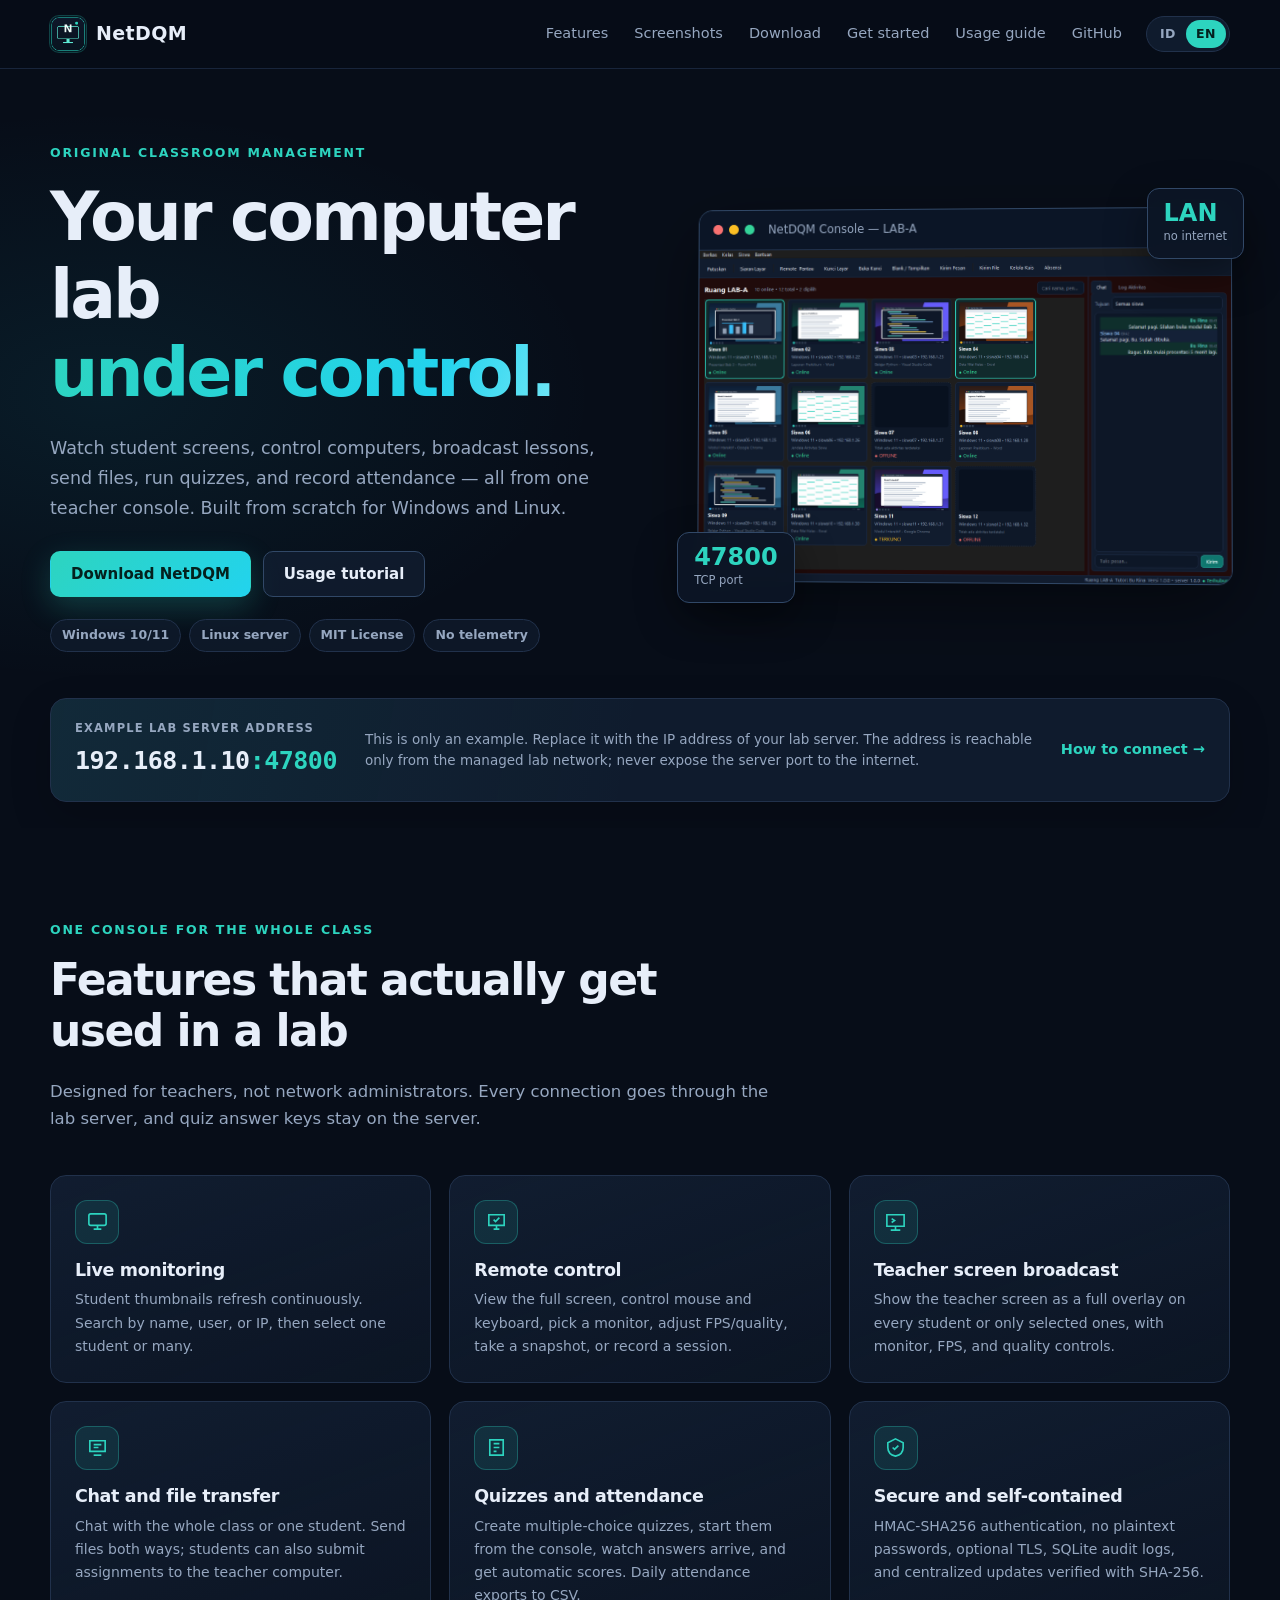
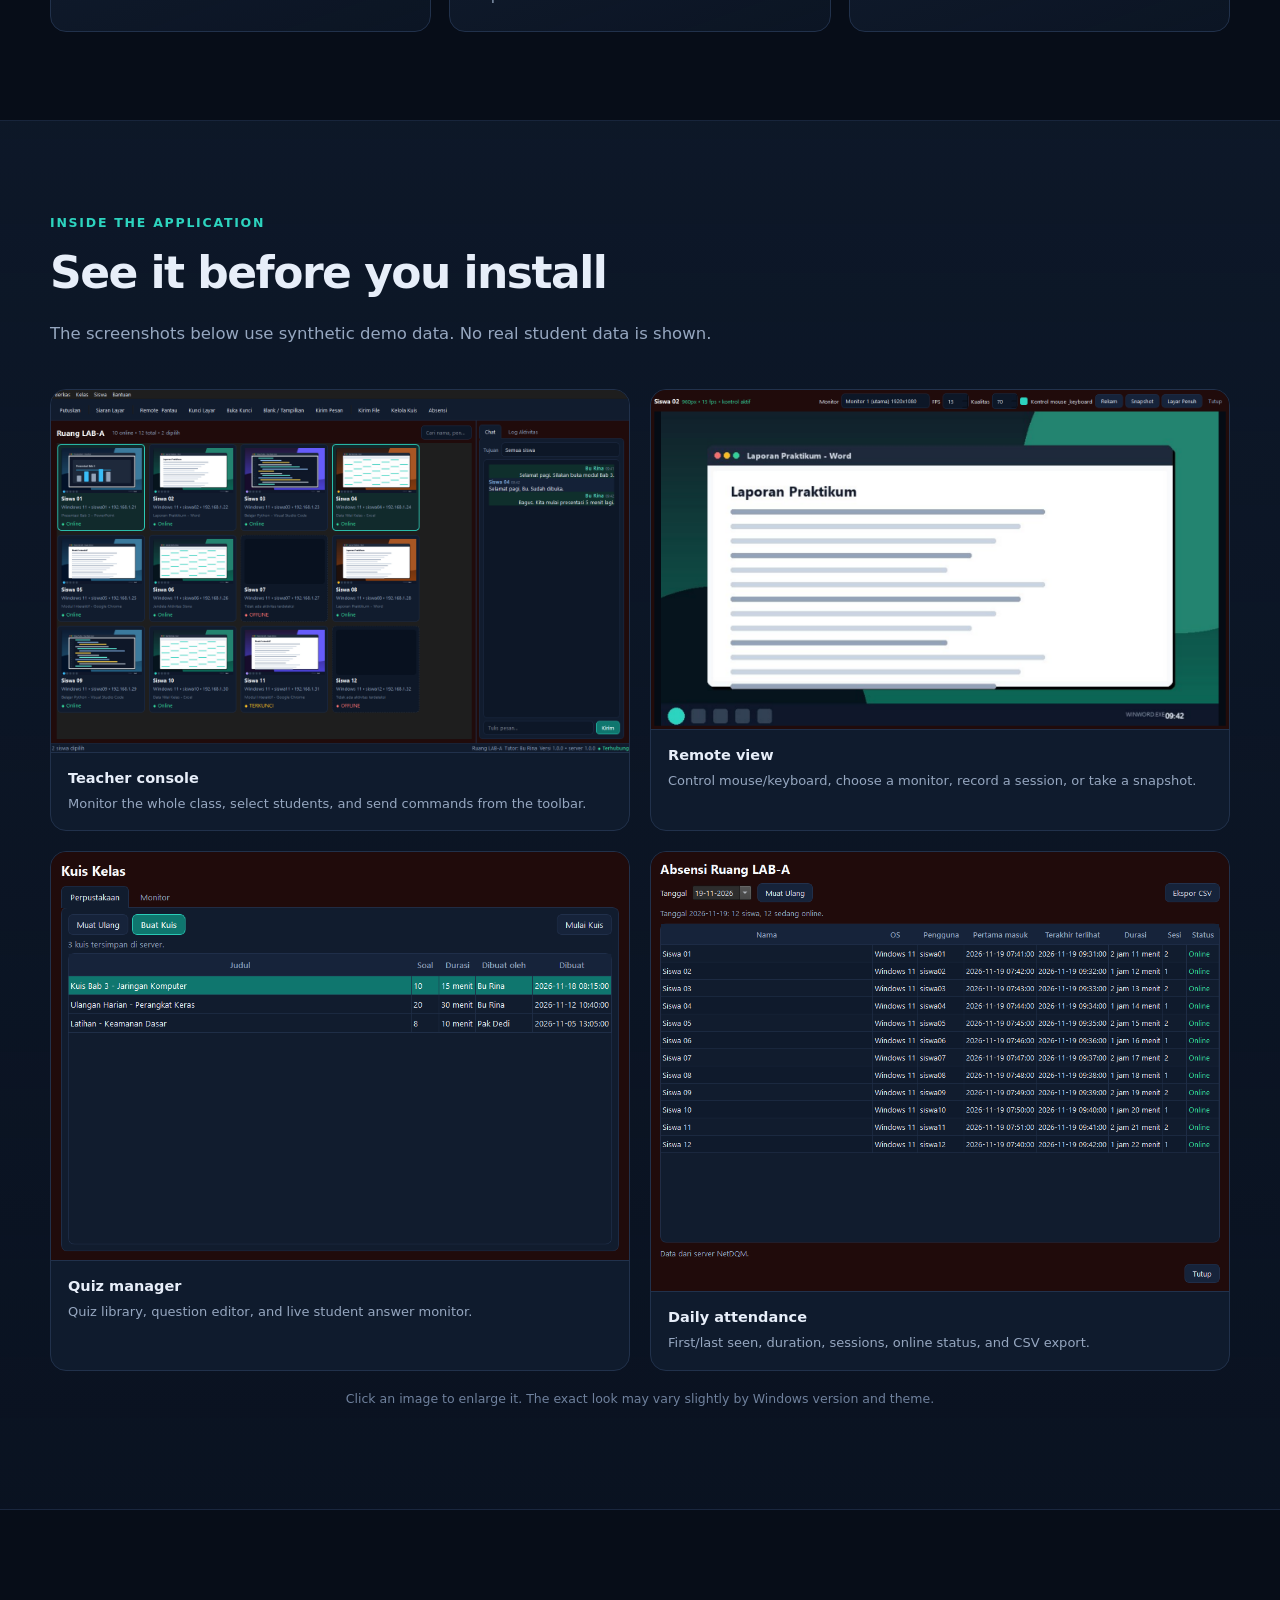
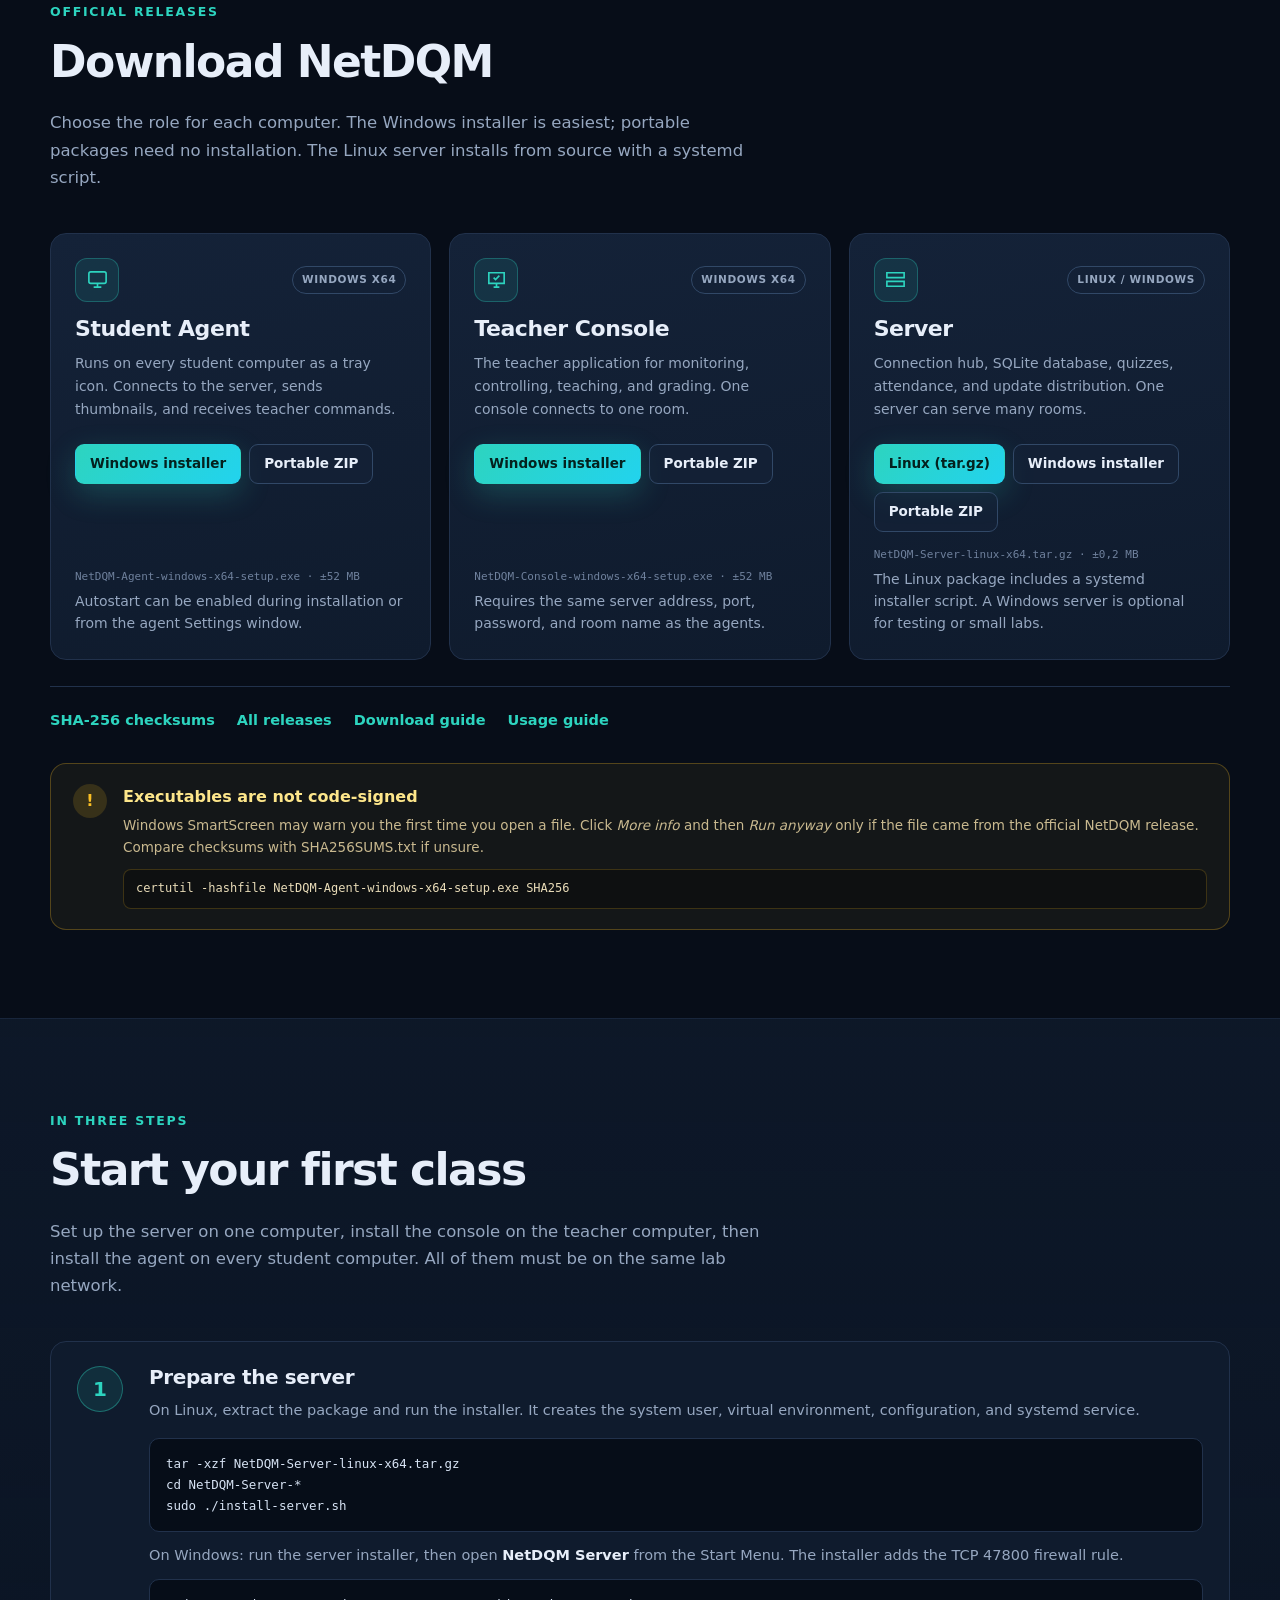
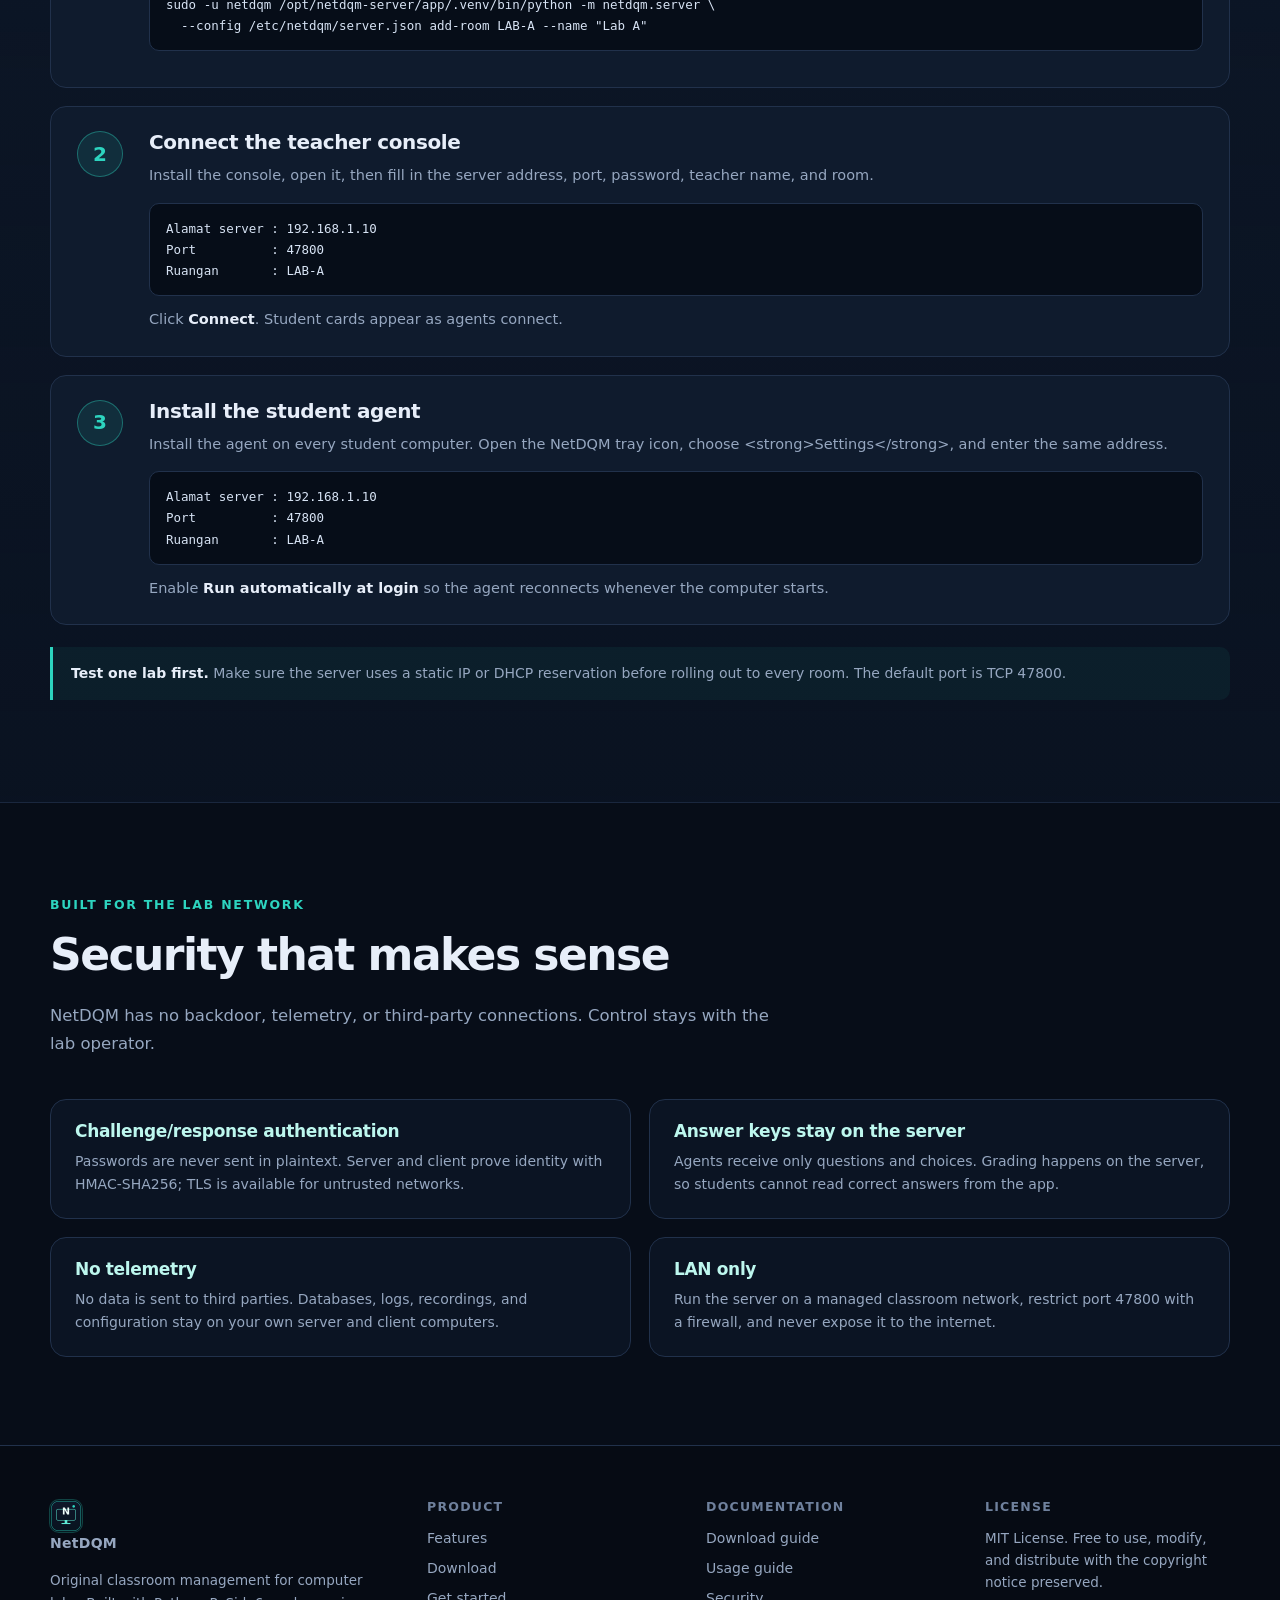
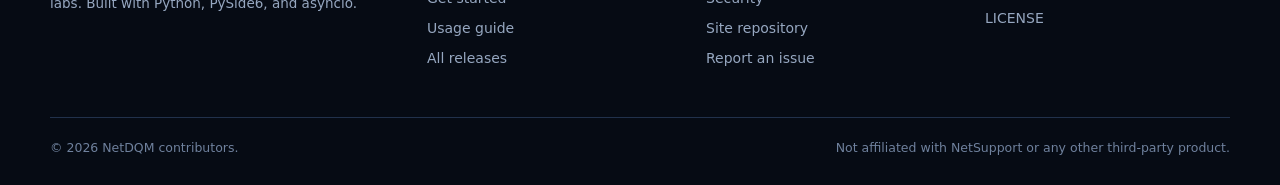
==== index.html @ bbf2d965 "feat: publish NetDQM website and guides" ====
<!doctype html>
<html lang="id">
<head>
  <meta charset="utf-8">
  <meta name="viewport" content="width=device-width, initial-scale=1">
  <title>NetDQM — Manajemen Lab Komputer Original</title>
  <meta name="description" content="NetDQM adalah aplikasi manajemen kelas original untuk lab komputer: pantau layar siswa, remote control, siaran, chat, transfer file, kuis, dan absensi. Gratis, open source, MIT.">
  <meta name="theme-color" content="#070d18">
  <link rel="canonical" href="https://azzambayanhaq.github.io/netdqm-website/">
  <meta property="og:type" content="website">
  <meta property="og:title" content="NetDQM — Manajemen Lab Komputer Original">
  <meta property="og:description" content="Pantau dan kendalikan lab komputer dari satu konsol guru. Windows + Linux, open source, MIT.">
  <meta property="og:url" content="https://azzambayanhaq.github.io/netdqm-website/">
  <meta property="og:image" content="https://azzambayanhaq.github.io/netdqm-website/assets/screenshots/console.png">
  <meta name="twitter:card" content="summary_large_image">
  <link rel="icon" href="assets/favicon.png" type="image/png">
  <link rel="apple-touch-icon" href="assets/logo.png">
  <link rel="stylesheet" href="assets/style.css">
</head>
<body>
  <a class="skip-link" href="#main" data-i18n="skip">Lewati ke konten</a>

  <header class="site-header">
    <div class="wrap nav">
      <a class="brand" href="#top" aria-label="NetDQM">
        <img src="assets/logo.png" alt="" width="36" height="36">
        <span>NetDQM</span>
      </a>
      <nav class="nav-links" aria-label="Navigasi utama">
        <a href="#features" data-i18n="nav.features">Fitur</a>
        <a href="#screens" data-i18n="nav.screens">Tangkapan Layar</a>
        <a href="#download" data-i18n="nav.download">Unduh</a>
        <a href="#start" data-i18n="nav.start">Mulai</a>
        <a href="panduan.html" data-i18n="nav.tutorial">Panduan</a>
        <a href="https://github.com/azzambayanhaq/netdqm-website" target="_blank" rel="noopener">GitHub</a>
      </nav>
      <div class="lang" role="group" aria-label="Bahasa / Language" data-i18n-label="lang.label">
        <button type="button" data-lang="id" class="active" aria-pressed="true">ID</button>
        <button type="button" data-lang="en" aria-pressed="false">EN</button>
      </div>
    </div>
  </header>

  <main id="main">
    <section class="hero" id="top">
      <div class="wrap hero-grid">
        <div class="hero-copy">
          <span class="eyebrow" data-i18n="hero.eyebrow">Manajemen kelas original</span>
          <h1>
            <span data-i18n="hero.title1">Lab komputer</span>
            <span class="accent" data-i18n="hero.title2">lebih terkendali.</span>
          </h1>
          <p class="lead" data-i18n="hero.lead">Pantau layar siswa, kendalikan komputer, siarkan materi, kirim file, jalankan kuis, dan catat absensi — semuanya dari satu konsol guru. Dibuat dari awal untuk Windows dan Linux.</p>
          <div class="hero-actions">
            <a class="btn btn-primary" href="#download" data-i18n="hero.cta1">Unduh NetDQM</a>
            <a class="btn btn-ghost" href="panduan.html" data-i18n="hero.cta2">Tutorial penggunaan</a>
          </div>
          <ul class="hero-badges">
            <li data-i18n="hero.badge1">Windows 10/11</li>
            <li data-i18n="hero.badge2">Server Linux</li>
            <li data-i18n="hero.badge3">MIT License</li>
            <li data-i18n="hero.badge4">Tanpa telemetry</li>
          </ul>
        </div>
        <div class="hero-visual">
          <div class="window-frame">
            <div class="window-bar" aria-hidden="true">
              <span></span><span></span><span></span>
              <em>NetDQM Console — LAB-A</em>
            </div>
            <img src="assets/screenshots/console.png" alt="Konsol guru NetDQM menampilkan dua belas kartu siswa dengan thumbnail layar" width="1440" height="900" fetchpriority="high">
          </div>
          <div class="float-card float-a">
            <strong>LAN</strong>
            <span data-i18n="hero.float1">tanpa internet</span>
          </div>
          <div class="float-card float-b">
            <strong>47800</strong>
            <span data-i18n="hero.float2">port TCP</span>
          </div>
        </div>
      </div>

      <div class="wrap">
        <div class="server-strip">
          <div class="server-address">
            <span class="server-label" data-i18n="server.label">Contoh alamat server</span>
            <code>192.168.1.10<span>:47800</span></code>
          </div>
          <p data-i18n="server.note">Ini hanya contoh. Ganti dengan IP komputer server di lab Anda. Alamat server hanya dapat diakses dari jaringan lab yang dikelola; jangan membuka port server ke internet.</p>
          <a class="text-link" href="#start" data-i18n="server.link">Cara menyambungkan →</a>
        </div>
      </div>
    </section>

    <section class="section" id="features">
      <div class="wrap">
        <div class="section-head">
          <span class="eyebrow" data-i18n="features.eyebrow">Satu konsol untuk seluruh kelas</span>
          <h2 data-i18n="features.title">Fitur yang benar-benar dipakai di lab</h2>
          <p data-i18n="features.lead">Dirancang untuk guru, bukan administrator jaringan. Semua koneksi melewati server lab, dan kunci jawaban kuis tetap di server.</p>
        </div>
        <div class="feature-grid">
          <article class="feature-card">
            <div class="icon" aria-hidden="true">
              <svg viewBox="0 0 24 24" fill="none" stroke="currentColor" stroke-width="1.7"><rect x="3" y="4" width="18" height="12" rx="2"/><path d="M8 20h8M12 16v4"/></svg>
            </div>
            <h3 data-i18n="features.monitor.title">Pemantauan langsung</h3>
            <p data-i18n="features.monitor.desc">Thumbnail layar setiap siswa diperbarui berkala. Cari berdasarkan nama, pengguna, atau IP, lalu pilih satu atau banyak siswa.</p>
          </article>
          <article class="feature-card">
            <div class="icon" aria-hidden="true">
              <svg viewBox="0 0 24 24" fill="none" stroke="currentColor" stroke-width="1.7"><path d="M4 5h16v11H4z"/><path d="M9 20h6M12 16v4"/><path d="M9 10l2 2 4-4"/></svg>
            </div>
            <h3 data-i18n="features.remote.title">Remote control</h3>
            <p data-i18n="features.remote.desc">Lihat layar penuh, kendalikan mouse dan keyboard, pilih monitor, atur FPS/kualitas, ambil snapshot, atau rekam sesi.</p>
          </article>
          <article class="feature-card">
            <div class="icon" aria-hidden="true">
              <svg viewBox="0 0 24 24" fill="none" stroke="currentColor" stroke-width="1.7"><path d="M3 5h18v12H3z"/><path d="M7 21h10M12 17v4"/><path d="M8 9l3 2-3 2"/></svg>
            </div>
            <h3 data-i18n="features.broadcast.title">Siaran layar guru</h3>
            <p data-i18n="features.broadcast.desc">Tampilkan layar guru sebagai overlay penuh di semua siswa atau hanya yang dipilih, dengan pengaturan monitor, FPS, dan kualitas.</p>
          </article>
          <article class="feature-card">
            <div class="icon" aria-hidden="true">
              <svg viewBox="0 0 24 24" fill="none" stroke="currentColor" stroke-width="1.7"><path d="M4 5h16v11H4z"/><path d="M8 20h8"/><path d="M8 9h8M8 12h5"/></svg>
            </div>
            <h3 data-i18n="features.chat.title">Chat dan transfer file</h3>
            <p data-i18n="features.chat.desc">Chat dengan seluruh kelas atau satu siswa. Kirim file dua arah; siswa juga dapat mengirim tugas ke komputer guru.</p>
          </article>
          <article class="feature-card">
            <div class="icon" aria-hidden="true">
              <svg viewBox="0 0 24 24" fill="none" stroke="currentColor" stroke-width="1.7"><path d="M5 4h14v16H5z"/><path d="M9 8h6M9 12h6M9 16h3"/></svg>
            </div>
            <h3 data-i18n="features.quiz.title">Kuis dan absensi</h3>
            <p data-i18n="features.quiz.desc">Buat kuis pilihan ganda, mulai dari konsol, pantau jawaban masuk, dan lihat skor otomatis. Absensi harian dapat diekspor ke CSV.</p>
          </article>
          <article class="feature-card">
            <div class="icon" aria-hidden="true">
              <svg viewBox="0 0 24 24" fill="none" stroke="currentColor" stroke-width="1.7"><path d="M12 3l8 4v5c0 5-3.5 8-8 9-4.5-1-8-4-8-9V7z"/><path d="M9 12l2 2 4-4"/></svg>
            </div>
            <h3 data-i18n="features.secure.title">Aman dan mandiri</h3>
            <p data-i18n="features.secure.desc">Autentikasi HMAC-SHA256, password tidak dikirim mentah, TLS opsional, audit SQLite, serta pembaruan terpusat dengan verifikasi SHA-256.</p>
          </article>
        </div>
      </div>
    </section>

    <section class="section section-alt" id="screens">
      <div class="wrap">
        <div class="section-head">
          <span class="eyebrow" data-i18n="screens.eyebrow">Tampilan aplikasi</span>
          <h2 data-i18n="screens.title">Lihat sebelum memasang</h2>
          <p data-i18n="screens.lead">Tangkapan layar berikut memakai data demo sintetis. Tidak ada data siswa asli yang ditampilkan.</p>
        </div>
        <div class="shot-grid">
          <figure class="shot-card">
            <button type="button" class="shot" data-full="assets/screenshots/console.png" data-caption="screens.console.title">
              <img src="assets/screenshots/console.png" alt="Konsol guru dengan kartu siswa dan chat" width="1440" height="900" loading="lazy">
            </button>
            <figcaption>
              <strong data-i18n="screens.console.title">Konsol guru</strong>
              <span data-i18n="screens.console.caption">Pantau seluruh kelas, pilih siswa, dan kirim perintah dari toolbar.</span>
            </figcaption>
          </figure>
          <figure class="shot-card">
            <button type="button" class="shot" data-full="assets/screenshots/remote.png" data-caption="screens.remote.title">
              <img src="assets/screenshots/remote.png" alt="Jendela remote control menampilkan layar siswa" width="1400" height="820" loading="lazy">
            </button>
            <figcaption>
              <strong data-i18n="screens.remote.title">Remote &amp; pantau</strong>
              <span data-i18n="screens.remote.caption">Kendalikan mouse/keyboard, pilih monitor, rekam sesi, atau ambil snapshot.</span>
            </figcaption>
          </figure>
          <figure class="shot-card">
            <button type="button" class="shot" data-full="assets/screenshots/quiz.png" data-caption="screens.quiz.title">
              <img src="assets/screenshots/quiz.png" alt="Dialog kuis dengan daftar kuis dan tombol mulai" width="920" height="650" loading="lazy">
            </button>
            <figcaption>
              <strong data-i18n="screens.quiz.title">Kelola kuis</strong>
              <span data-i18n="screens.quiz.caption">Perpustakaan kuis, editor pertanyaan, dan monitor jawaban siswa.</span>
            </figcaption>
          </figure>
          <figure class="shot-card">
            <button type="button" class="shot" data-full="assets/screenshots/attendance.png" data-caption="screens.attendance.title">
              <img src="assets/screenshots/attendance.png" alt="Tabel absensi siswa dengan status online" width="1000" height="760" loading="lazy">
            </button>
            <figcaption>
              <strong data-i18n="screens.attendance.title">Absensi harian</strong>
              <span data-i18n="screens.attendance.caption">Waktu pertama/terakhir, durasi, sesi, status online, dan ekspor CSV.</span>
            </figcaption>
          </figure>
        </div>
        <p class="fine center" data-i18n="screens.note">Klik gambar untuk memperbesar. Tampilan dapat berbeda sedikit tergantung versi Windows dan tema.</p>
      </div>
    </section>

    <section class="section" id="download">
      <div class="wrap">
        <div class="section-head">
          <span class="eyebrow" data-i18n="dl.eyebrow">Rilis resmi</span>
          <h2 data-i18n="dl.title">Unduh NetDQM</h2>
          <p data-i18n="dl.lead">Pilih peran komputer. Installer Windows paling mudah; paket portable tidak memerlukan instalasi. Server Linux dipasang dari source dengan skrip systemd.</p>
        </div>

        <div class="download-grid">
          <article class="download-card">
            <div class="role-head">
              <div class="icon" aria-hidden="true">
                <svg viewBox="0 0 24 24" fill="none" stroke="currentColor" stroke-width="1.7"><rect x="3" y="4" width="18" height="12" rx="2"/><path d="M8 20h8M12 16v4"/></svg>
              </div>
              <span class="tag" data-i18n="dl.windows">Windows x64</span>
            </div>
            <h3 data-i18n="dl.agent.title">Agent Siswa</h3>
            <p data-i18n="dl.agent.desc">Berjalan di setiap komputer siswa sebagai ikon tray. Menyambung ke server, mengirim thumbnail, dan menerima perintah guru.</p>
            <div class="dl-actions">
              <a class="btn btn-primary btn-sm" href="https://github.com/azzambayanhaq/netdqm-downloads/releases/latest/download/NetDQM-Agent-windows-x64-setup.exe" data-i18n="dl.windowsInstaller">Installer Windows</a>
              <a class="btn btn-ghost btn-sm" href="https://github.com/azzambayanhaq/netdqm-downloads/releases/latest/download/NetDQM-Agent-windows-x64-portable.zip" data-i18n="dl.portable">Portable ZIP</a>
            </div>
            <p class="file">NetDQM-Agent-windows-x64-setup.exe · ±52 MB</p>
            <p class="fine" data-i18n="dl.agent.note">Autostart dapat diaktifkan saat instalasi atau dari jendela Pengaturan agent.</p>
          </article>

          <article class="download-card">
            <div class="role-head">
              <div class="icon" aria-hidden="true">
                <svg viewBox="0 0 24 24" fill="none" stroke="currentColor" stroke-width="1.7"><path d="M4 5h16v11H4z"/><path d="M9 20h6M12 16v4"/><path d="M9 10l2 2 4-4"/></svg>
              </div>
              <span class="tag" data-i18n="dl.windows">Windows x64</span>
            </div>
            <h3 data-i18n="dl.console.title">Konsol Guru</h3>
            <p data-i18n="dl.console.desc">Aplikasi guru untuk memantau, mengendalikan, mengajar, dan menilai. Satu konsol terhubung ke satu ruangan.</p>
            <div class="dl-actions">
              <a class="btn btn-primary btn-sm" href="https://github.com/azzambayanhaq/netdqm-downloads/releases/latest/download/NetDQM-Console-windows-x64-setup.exe" data-i18n="dl.windowsInstaller">Installer Windows</a>
              <a class="btn btn-ghost btn-sm" href="https://github.com/azzambayanhaq/netdqm-downloads/releases/latest/download/NetDQM-Console-windows-x64-portable.zip" data-i18n="dl.portable">Portable ZIP</a>
            </div>
            <p class="file">NetDQM-Console-windows-x64-setup.exe · ±52 MB</p>
            <p class="fine" data-i18n="dl.console.note">Membutuhkan alamat server, port, password, dan nama ruangan yang sama dengan agent.</p>
          </article>

          <article class="download-card">
            <div class="role-head">
              <div class="icon" aria-hidden="true">
                <svg viewBox="0 0 24 24" fill="none" stroke="currentColor" stroke-width="1.7"><path d="M3 5h18v5H3zM3 14h18v5H3z"/><path d="M7 7h.01M7 16h.01"/></svg>
              </div>
              <span class="tag" data-i18n="dl.serverTag">Linux / Windows</span>
            </div>
            <h3 data-i18n="dl.server.title">Server</h3>
            <p data-i18n="dl.server.desc">Pusat koneksi, database SQLite, kuis, absensi, dan distribusi pembaruan. Satu server dapat melayani banyak ruangan.</p>
            <div class="dl-actions">
              <a class="btn btn-primary btn-sm" href="https://github.com/azzambayanhaq/netdqm-downloads/releases/latest/download/NetDQM-Server-linux-x64.tar.gz" data-i18n="dl.linuxSource">Linux (tar.gz)</a>
              <a class="btn btn-ghost btn-sm" href="https://github.com/azzambayanhaq/netdqm-downloads/releases/latest/download/NetDQM-Server-windows-x64-setup.exe" data-i18n="dl.windowsInstaller">Windows installer</a>
              <a class="btn btn-ghost btn-sm" href="https://github.com/azzambayanhaq/netdqm-downloads/releases/latest/download/NetDQM-Server-windows-x64-portable.zip" data-i18n="dl.portable">Portable ZIP</a>
            </div>
            <p class="file">NetDQM-Server-linux-x64.tar.gz · ±0,2 MB</p>
            <p class="fine" data-i18n="dl.server.note">Paket Linux berisi skrip pemasang systemd. Server Windows bersifat opsional untuk uji coba atau lab kecil.</p>
          </article>
        </div>

        <div class="download-tools">
          <a class="text-link" href="https://github.com/azzambayanhaq/netdqm-downloads/releases/latest/download/SHA256SUMS.txt" data-i18n="dl.checksums">Checksum SHA-256</a>
          <a class="text-link" href="https://github.com/azzambayanhaq/netdqm-downloads/releases/latest" data-i18n="dl.releases">Semua rilis</a>
          <a class="text-link" href="https://github.com/azzambayanhaq/netdqm-website/blob/main/DOWNLOAD.md" data-i18n="dl.guide">Panduan unduh</a>
          <a class="text-link" href="panduan.html" data-i18n="nav.tutorial">Tutorial penggunaan</a>
        </div>

        <div class="notice">
          <div class="notice-icon" aria-hidden="true">!</div>
          <div>
            <strong data-i18n="dl.smartscreen.title">Executable belum ditandatangani</strong>
            <p data-i18n-html="dl.smartscreen.text">Windows SmartScreen dapat menampilkan peringatan saat file pertama kali dibuka. Klik <em>More info</em> lalu <em>Run anyway</em> hanya jika file berasal dari rilis resmi NetDQM. Bandingkan checksum dengan SHA256SUMS.txt bila ragu.</p>
            <pre class="code-inline"><code>certutil -hashfile NetDQM-Agent-windows-x64-setup.exe SHA256</code></pre>
          </div>
        </div>
      </div>
    </section>

    <section class="section section-alt" id="start">
      <div class="wrap">
        <div class="section-head">
          <span class="eyebrow" data-i18n="start.eyebrow">Dalam tiga langkah</span>
          <h2 data-i18n="start.title">Mulai kelas pertama</h2>
          <p data-i18n="start.lead">Siapkan server di satu komputer, pasang konsol di komputer guru, lalu pasang agent di setiap komputer siswa. Semua harus berada di jaringan lab yang sama.</p>
        </div>
        <ol class="steps">
          <li>
            <span class="step-number">1</span>
            <div>
              <h3 data-i18n="start.step1.title">Siapkan server</h3>
              <p data-i18n="start.step1.desc">Di Linux, ekstrak paket lalu jalankan pemasang. Pemasang membuat pengguna sistem, virtual environment, konfigurasi, dan layanan systemd.</p>
              <pre><code>tar -xzf NetDQM-Server-linux-x64.tar.gz
cd NetDQM-Server-*
sudo ./install-server.sh</code></pre>
              <p class="fine" data-i18n-html="start.step1.windows">Di Windows: jalankan installer server, lalu buka <strong>NetDQM Server</strong> dari Start Menu. Installer menambahkan aturan firewall TCP 47800.</p>
              <pre><code>sudo -u netdqm /opt/netdqm-server/app/.venv/bin/python -m netdqm.server \
  --config /etc/netdqm/server.json add-room LAB-A --name "Lab A"</code></pre>
            </div>
          </li>
          <li>
            <span class="step-number">2</span>
            <div>
              <h3 data-i18n="start.step2.title">Hubungkan konsol guru</h3>
              <p data-i18n="start.step2.desc">Pasang konsol, buka aplikasi, lalu isi alamat server, port, password, nama tutor, dan ruangan.</p>
              <pre><code>Alamat server : 192.168.1.10
Port          : 47800
Ruangan       : LAB-A</code></pre>
              <p class="fine" data-i18n-html="start.step2.note">Klik <strong>Hubungkan</strong>. Kartu siswa akan muncul saat agent terhubung.</p>
            </div>
          </li>
          <li>
            <span class="step-number">3</span>
            <div>
              <h3 data-i18n="start.step3.title">Pasang agent siswa</h3>
              <p data-i18n="start.step3.desc">Pasang agent di setiap komputer siswa. Buka ikon NetDQM di tray, pilih <strong>Pengaturan</strong>, dan isi alamat yang sama.</p>
              <pre><code>Alamat server : 192.168.1.10
Port          : 47800
Ruangan       : LAB-A</code></pre>
              <p class="fine" data-i18n-html="start.step3.note">Aktifkan <strong>Jalankan otomatis saat login</strong> agar agent langsung menyambung setiap komputer dinyalakan.</p>
            </div>
          </li>
        </ol>
        <p class="tip" data-i18n-html="start.tip"><strong>Uji dulu di satu lab.</strong> Pastikan server memakai IP statis atau DHCP reservation sebelum rollout ke semua ruangan. Port default adalah TCP 47800.</p>
      </div>
    </section>

    <section class="section" id="security">
      <div class="wrap">
        <div class="section-head">
          <span class="eyebrow" data-i18n="security.eyebrow">Dibuat untuk jaringan lab</span>
          <h2 data-i18n="security.title">Keamanan yang masuk akal</h2>
          <p data-i18n="security.lead">NetDQM tidak memiliki backdoor, telemetry, atau koneksi ke server pihak ketiga. Kendali tetap berada di operator lab.</p>
        </div>
        <div class="security-grid">
          <div class="security-item">
            <h3 data-i18n="security.auth.title">Autentikasi challenge/response</h3>
            <p data-i18n="security.auth.desc">Password tidak dikirim mentah. Server dan client membuktikan identitas dengan HMAC-SHA256; TLS tersedia untuk jaringan yang tidak tepercaya.</p>
          </div>
          <div class="security-item">
            <h3 data-i18n="security.answers.title">Kunci jawaban tetap di server</h3>
            <p data-i18n="security.answers.desc">Agent hanya menerima pertanyaan dan pilihan. Penilaian dilakukan di server, sehingga jawaban benar tidak dapat dibaca siswa dari aplikasi.</p>
          </div>
          <div class="security-item">
            <h3 data-i18n="security.privacy.title">Tanpa telemetry</h3>
            <p data-i18n="security.privacy.desc">Tidak ada data yang dikirim ke pihak ketiga. Database, log, rekaman, dan konfigurasi disimpan di komputer server serta client Anda.</p>
          </div>
          <div class="security-item">
            <h3 data-i18n="security.lan.title">Hanya untuk LAN</h3>
            <p data-i18n="security.lan.desc">Jalankan server di jaringan kelas yang dikelola, batasi port 47800 dengan firewall, dan jangan mengekspos server ke internet.</p>
          </div>
        </div>
      </div>
    </section>
  </main>

  <footer class="site-footer">
    <div class="wrap footer-grid">
      <div class="footer-brand">
        <a class="brand" href="#top">
          <img src="assets/logo.png" alt="" width="32" height="32">
          <span>NetDQM</span>
        </a>
        <p data-i18n="footer.tagline">Manajemen kelas original untuk lab komputer. Dibuat dengan Python, PySide6, dan asyncio.</p>
      </div>
      <div>
        <h4 data-i18n="footer.product">Produk</h4>
        <a href="#features" data-i18n="nav.features">Fitur</a>
        <a href="#download" data-i18n="nav.download">Unduh</a>
        <a href="#start" data-i18n="nav.start">Mulai</a>
        <a href="panduan.html" data-i18n="nav.tutorial">Tutorial penggunaan</a>
        <a href="https://github.com/azzambayanhaq/netdqm-downloads/releases/latest" data-i18n="dl.releases">Semua rilis</a>
      </div>
      <div>
        <h4 data-i18n="footer.docs">Dokumentasi</h4>
        <a href="https://github.com/azzambayanhaq/netdqm-website/blob/main/DOWNLOAD.md" data-i18n="dl.guide">Panduan unduh</a>
        <a href="panduan.html" data-i18n="nav.tutorial">Tutorial penggunaan</a>
        <a href="https://github.com/azzambayanhaq/netdqm-website/blob/main/SECURITY.md" data-i18n="footer.security">Keamanan</a>
        <a href="https://github.com/azzambayanhaq/netdqm-website" data-i18n="footer.websiteRepo">Repositori situs</a>
        <a href="https://github.com/azzambayanhaq/netdqm-website/issues" data-i18n="footer.issues">Laporan masalah</a>
      </div>
      <div>
        <h4 data-i18n="footer.licenseTitle">Lisensi</h4>
        <p data-i18n="footer.license">MIT License. Bebas dipakai, diubah, dan didistribusikan dengan tetap menyertakan pemberitahuan hak cipta.</p>
        <a href="https://github.com/azzambayanhaq/netdqm-website/blob/main/LICENSE">LICENSE</a>
      </div>
    </div>
    <div class="wrap footer-bottom">
      <span data-i18n="footer.copy">© 2026 NetDQM contributors.</span>
      <span data-i18n="footer.affiliation">Tidak berafiliasi dengan NetSupport atau produk pihak ketiga lainnya.</span>
    </div>
  </footer>

  <div class="lightbox" id="lightbox" hidden>
    <button type="button" class="lightbox-close" data-i18n-label="lightbox.close" aria-label="Tutup">×</button>
    <figure>
      <img id="lightbox-image" src="" alt="">
      <figcaption id="lightbox-caption"></figcaption>
    </figure>
  </div>

  <script src="assets/app.js"></script>
</body>
</html>
---- assets/style.css ----
:root {
  color-scheme: dark;
  --bg: #070d18;
  --bg-2: #0a1322;
  --panel: #0f1b2d;
  --panel-2: #142238;
  --border: #21314b;
  --border-strong: #314867;
  --text: #e7eef9;
  --muted: #96a7c0;
  --muted-2: #6f819d;
  --accent: #2dd4bf;
  --accent-2: #22d3ee;
  --accent-dark: #0f766e;
  --amber: #fbbf24;
  --danger: #f87171;
  --radius: 16px;
  --radius-sm: 10px;
  --shadow: 0 24px 70px rgba(0, 0, 0, 0.45);
  --font: "Segoe UI", "Inter", "Noto Sans", "DejaVu Sans", system-ui, sans-serif;
  --mono: "Cascadia Code", "Consolas", "SFMono-Regular", "DejaVu Sans Mono", monospace;
}

* {
  box-sizing: border-box;
}

html {
  scroll-behavior: smooth;
  scroll-padding-top: 88px;
}

body {
  margin: 0;
  font-family: var(--font);
  font-size: 16px;
  line-height: 1.65;
  color: var(--text);
  background:
    radial-gradient(1100px 620px at 78% -10%, rgba(45, 212, 191, 0.13), transparent 60%),
    radial-gradient(900px 520px at 8% 6%, rgba(34, 211, 238, 0.08), transparent 55%),
    var(--bg);
  -webkit-font-smoothing: antialiased;
  text-rendering: optimizeLegibility;
}

img {
  max-width: 100%;
  height: auto;
  display: block;
}

a {
  color: var(--accent);
  text-decoration: none;
}

a:hover {
  color: #7deee0;
}

h1, h2, h3, h4 {
  margin: 0 0 0.5em;
  line-height: 1.15;
  letter-spacing: -0.02em;
}

p {
  margin: 0 0 1em;
}

code, pre {
  font-family: var(--mono);
}

.wrap {
  width: min(1180px, calc(100% - 40px));
  margin-inline: auto;
}

.skip-link {
  position: fixed;
  top: -60px;
  left: 16px;
  z-index: 100;
  padding: 10px 16px;
  border-radius: 8px;
  background: var(--accent);
  color: #04211e;
  font-weight: 700;
  transition: top 0.15s ease;
}

.skip-link:focus {
  top: 12px;
}

:focus-visible {
  outline: 2px solid var(--accent);
  outline-offset: 3px;
}

/* ---------------------------------------------------------------- header */
.site-header {
  position: sticky;
  top: 0;
  z-index: 50;
  background: rgba(7, 13, 24, 0.82);
  backdrop-filter: blur(14px);
  border-bottom: 1px solid rgba(33, 49, 75, 0.7);
}

.nav {
  display: flex;
  align-items: center;
  gap: 24px;
  min-height: 68px;
}

.brand {
  display: inline-flex;
  align-items: center;
  gap: 10px;
  color: var(--text);
  font-weight: 800;
  font-size: 19px;
  letter-spacing: 0.02em;
  white-space: nowrap;
}

.brand:hover {
  color: var(--text);
}

.brand img {
  border-radius: 9px;
  box-shadow: 0 0 0 1px rgba(45, 212, 191, 0.28);
}

.nav-links {
  display: flex;
  align-items: center;
  gap: 26px;
  margin-left: auto;
  font-size: 14.5px;
}

.nav-links a {
  color: var(--muted);
  font-weight: 500;
}

.nav-links a:hover {
  color: var(--text);
}

.lang {
  display: inline-flex;
  padding: 3px;
  border: 1px solid var(--border);
  border-radius: 999px;
  background: var(--panel);
}

.lang button {
  border: 0;
  background: transparent;
  color: var(--muted);
  font: inherit;
  font-size: 12.5px;
  font-weight: 700;
  letter-spacing: 0.04em;
  padding: 4px 10px;
  border-radius: 999px;
  cursor: pointer;
}

.lang button.active {
  background: var(--accent);
  color: #04211e;
}

/* ---------------------------------------------------------------- buttons */
.btn {
  display: inline-flex;
  align-items: center;
  justify-content: center;
  gap: 8px;
  min-height: 46px;
  padding: 11px 20px;
  border-radius: 10px;
  border: 1px solid transparent;
  font-weight: 700;
  font-size: 15px;
  line-height: 1.2;
  transition: transform 0.15s ease, background 0.15s ease, border-color 0.15s ease;
  cursor: pointer;
}

.btn:hover {
  transform: translateY(-1px);
}

.btn-primary {
  background: linear-gradient(135deg, var(--accent), var(--accent-2));
  color: #04211e;
  box-shadow: 0 10px 30px rgba(45, 212, 191, 0.22);
}

.btn-primary:hover {
  color: #04211e;
  filter: brightness(1.05);
}

.btn-ghost {
  background: rgba(20, 34, 56, 0.6);
  border-color: var(--border-strong);
  color: var(--text);
}

.btn-ghost:hover {
  color: var(--text);
  border-color: var(--accent);
  background: var(--panel-2);
}

.btn-sm {
  min-height: 40px;
  padding: 9px 14px;
  font-size: 13.5px;
  border-radius: 9px;
}

.text-link {
  font-weight: 600;
  font-size: 14.5px;
  white-space: nowrap;
}

/* ------------------------------------------------------------------ hero */
.hero {
  padding: 70px 0 26px;
  overflow: hidden;
}

.hero-grid {
  display: grid;
  grid-template-columns: 1.05fr 0.95fr;
  gap: 54px;
  align-items: center;
}

.eyebrow {
  display: inline-block;
  margin-bottom: 14px;
  color: var(--accent);
  font-size: 12.5px;
  font-weight: 800;
  letter-spacing: 0.14em;
  text-transform: uppercase;
}

.hero h1 {
  font-size: clamp(40px, 5.6vw, 68px);
  font-weight: 800;
  letter-spacing: -0.045em;
  margin-bottom: 22px;
}

.hero h1 .accent {
  display: block;
  background: linear-gradient(110deg, var(--accent), var(--accent-2) 65%, #a5f3fc);
  -webkit-background-clip: text;
  background-clip: text;
  color: transparent;
}

.lead {
  max-width: 620px;
  color: var(--muted);
  font-size: 17.5px;
  line-height: 1.7;
}

.hero-actions {
  display: flex;
  flex-wrap: wrap;
  gap: 12px;
  margin: 28px 0 22px;
}

.hero-badges {
  display: flex;
  flex-wrap: wrap;
  gap: 8px;
  margin: 0;
  padding: 0;
  list-style: none;
}

.hero-badges li {
  padding: 5px 11px;
  border: 1px solid var(--border);
  border-radius: 999px;
  background: rgba(15, 27, 45, 0.75);
  color: var(--muted);
  font-size: 12.5px;
  font-weight: 600;
}

.hero-visual {
  position: relative;
}

.window-frame {
  border: 1px solid var(--border-strong);
  border-radius: 14px;
  overflow: hidden;
  background: var(--panel);
  box-shadow: var(--shadow);
  transform: perspective(1400px) rotateY(-3deg) rotateX(1deg);
}

.window-bar {
  display: flex;
  align-items: center;
  gap: 6px;
  padding: 10px 14px;
  background: #0b1526;
  border-bottom: 1px solid var(--border);
}

.window-bar span {
  width: 10px;
  height: 10px;
  border-radius: 50%;
  background: #334155;
}

.window-bar span:nth-child(1) { background: #f87171; }
.window-bar span:nth-child(2) { background: #fbbf24; }
.window-bar span:nth-child(3) { background: #34d399; }

.window-bar em {
  margin-left: 8px;
  color: var(--muted);
  font-size: 11.5px;
  font-style: normal;
}

.window-frame img {
  width: 100%;
}

.float-card {
  position: absolute;
  display: flex;
  flex-direction: column;
  gap: 2px;
  padding: 12px 16px;
  border: 1px solid var(--border-strong);
  border-radius: 12px;
  background: rgba(12, 22, 38, 0.94);
  box-shadow: 0 16px 40px rgba(0, 0, 0, 0.4);
  backdrop-filter: blur(10px);
}

.float-card strong {
  color: var(--accent);
  font-size: 24px;
  line-height: 1;
}

.float-card span {
  color: var(--muted);
  font-size: 11.5px;
}

.float-a {
  top: -20px;
  right: -14px;
}

.float-b {
  bottom: -20px;
  left: -18px;
}

/* ---------------------------------------------------------- server strip */
.server-strip {
  display: flex;
  align-items: center;
  gap: 28px;
  margin-top: 46px;
  padding: 20px 24px;
  border: 1px solid var(--border);
  border-radius: var(--radius);
  background:
    linear-gradient(100deg, rgba(45, 212, 191, 0.08), transparent 50%),
    var(--panel);
  box-shadow: 0 16px 40px rgba(0, 0, 0, 0.18);
}

.server-address {
  display: flex;
  flex-direction: column;
  gap: 2px;
  flex: 0 0 auto;
}

.server-label {
  color: var(--muted);
  font-size: 11.5px;
  font-weight: 700;
  letter-spacing: 0.1em;
  text-transform: uppercase;
}

.server-address code {
  color: var(--text);
  font-size: 25px;
  font-weight: 700;
  letter-spacing: -0.02em;
}

.server-address code span {
  color: var(--accent);
}

.server-strip p {
  margin: 0;
  color: var(--muted);
  font-size: 13.5px;
  line-height: 1.6;
}

.server-strip .text-link {
  margin-left: auto;
}

/* ---------------------------------------------------------------- section */
.section {
  padding: 88px 0;
}

.section-alt {
  background:
    linear-gradient(180deg, rgba(15, 27, 45, 0.55), rgba(7, 13, 24, 0.1)),
    var(--bg-2);
  border-block: 1px solid rgba(33, 49, 75, 0.65);
}

.section-head {
  max-width: 720px;
  margin-bottom: 42px;
}

.section-head h2 {
  font-size: clamp(30px, 3.8vw, 44px);
  font-weight: 800;
  letter-spacing: -0.035em;
}

.section-head p {
  color: var(--muted);
  font-size: 16.5px;
}

/* --------------------------------------------------------------- features */
.feature-grid {
  display: grid;
  grid-template-columns: repeat(3, 1fr);
  gap: 18px;
}

.feature-card {
  padding: 24px;
  border: 1px solid var(--border);
  border-radius: var(--radius);
  background: linear-gradient(160deg, rgba(20, 34, 56, 0.75), rgba(15, 27, 45, 0.55));
  transition: transform 0.18s ease, border-color 0.18s ease;
}

.feature-card:hover {
  transform: translateY(-3px);
  border-color: var(--border-strong);
}

.icon {
  display: inline-flex;
  align-items: center;
  justify-content: center;
  width: 44px;
  height: 44px;
  margin-bottom: 16px;
  border: 1px solid rgba(45, 212, 191, 0.3);
  border-radius: 12px;
  background: rgba(45, 212, 191, 0.1);
  color: var(--accent);
}

.icon svg {
  width: 23px;
  height: 23px;
}

.feature-card h3 {
  font-size: 17.5px;
  font-weight: 700;
}

.feature-card p {
  margin: 0;
  color: var(--muted);
  font-size: 14px;
  line-height: 1.65;
}

/* ------------------------------------------------------------ screenshots */
.shot-grid {
  display: grid;
  grid-template-columns: repeat(2, 1fr);
  gap: 20px;
}

.shot-card {
  margin: 0;
  border: 1px solid var(--border);
  border-radius: var(--radius);
  overflow: hidden;
  background: var(--panel);
}

.shot {
  display: block;
  width: 100%;
  padding: 0;
  border: 0;
  background: #050b14;
  cursor: zoom-in;
}

.shot img {
  width: 100%;
  transition: transform 0.3s ease, opacity 0.2s ease;
}

.shot:hover img {
  transform: scale(1.012);
  opacity: 0.92;
}

.shot-card figcaption {
  display: flex;
  flex-direction: column;
  gap: 2px;
  padding: 14px 17px 16px;
  border-top: 1px solid var(--border);
}

.shot-card figcaption strong {
  font-size: 14.5px;
}

.shot-card figcaption span {
  color: var(--muted);
  font-size: 13px;
}

.fine {
  color: var(--muted-2);
  font-size: 12.5px;
  line-height: 1.6;
}

.center {
  text-align: center;
  margin-top: 18px;
}

/* -------------------------------------------------------------- downloads */
.download-grid {
  display: grid;
  grid-template-columns: repeat(3, 1fr);
  gap: 18px;
}

.download-card {
  display: flex;
  flex-direction: column;
  padding: 24px;
  border: 1px solid var(--border);
  border-radius: var(--radius);
  background: linear-gradient(170deg, var(--panel-2), var(--panel));
}

.download-card h3 {
  margin-top: 14px;
  font-size: 22px;
  font-weight: 800;
}

.download-card > p {
  color: var(--muted);
  font-size: 14px;
}

.role-head {
  display: flex;
  align-items: center;
  justify-content: space-between;
  gap: 12px;
}

.role-head .icon {
  margin: 0;
}

.tag {
  padding: 4px 9px;
  border: 1px solid var(--border-strong);
  border-radius: 999px;
  color: var(--muted);
  font-size: 10.5px;
  font-weight: 800;
  letter-spacing: 0.06em;
  text-transform: uppercase;
}

.dl-actions {
  display: flex;
  flex-wrap: wrap;
  gap: 8px;
  margin: 8px 0 14px;
}

.download-card .file {
  margin: auto 0 4px;
  color: var(--muted-2);
  font-family: var(--mono);
  font-size: 11px;
  overflow-wrap: anywhere;
}

.download-card .fine {
  margin: 0;
}

.download-tools {
  display: flex;
  flex-wrap: wrap;
  gap: 22px;
  margin-top: 26px;
  padding-top: 22px;
  border-top: 1px solid var(--border);
}

.notice {
  display: flex;
  gap: 16px;
  margin-top: 30px;
  padding: 20px 22px;
  border: 1px solid rgba(251, 191, 36, 0.28);
  border-radius: var(--radius);
  background: rgba(251, 191, 36, 0.055);
}

.notice-icon {
  display: flex;
  align-items: center;
  justify-content: center;
  flex: 0 0 34px;
  width: 34px;
  height: 34px;
  border-radius: 50%;
  background: rgba(251, 191, 36, 0.15);
  color: var(--amber);
  font-weight: 900;
}

.notice strong {
  display: block;
  margin-bottom: 4px;
  color: #fde68a;
}

.notice p {
  margin: 0 0 10px;
  color: #c9b98f;
  font-size: 13.5px;
}

.code-inline {
  margin: 0;
  padding: 9px 12px;
  border: 1px solid rgba(251, 191, 36, 0.2);
  border-radius: 8px;
  background: rgba(0, 0, 0, 0.28);
  color: #e9dcb8;
  font-size: 12px;
  overflow-x: auto;
}

/* ------------------------------------------------------------------ steps */
.steps {
  display: grid;
  gap: 18px;
  margin: 0;
  padding: 0;
  list-style: none;
  counter-reset: step;
}

.steps > li {
  display: grid;
  grid-template-columns: 52px 1fr;
  gap: 20px;
  padding: 24px 26px;
  border: 1px solid var(--border);
  border-radius: var(--radius);
  background: var(--panel);
}

.step-number {
  display: flex;
  align-items: center;
  justify-content: center;
  width: 46px;
  height: 46px;
  border: 1px solid rgba(45, 212, 191, 0.4);
  border-radius: 50%;
  background: rgba(45, 212, 191, 0.1);
  color: var(--accent);
  font-size: 20px;
  font-weight: 800;
}

.steps h3 {
  font-size: 20px;
}

.steps p {
  color: var(--muted);
  font-size: 14.5px;
}

.steps pre {
  margin: 12px 0;
  padding: 14px 16px;
  border: 1px solid var(--border);
  border-radius: var(--radius-sm);
  background: #060d18;
  color: #d7e3f4;
  font-size: 12.5px;
  line-height: 1.7;
  overflow-x: auto;
}

.steps .fine {
  margin: 8px 0 0;
}

.steps .fine strong {
  color: var(--text);
}

.tip {
  margin-top: 22px;
  padding: 15px 18px;
  border-left: 3px solid var(--accent);
  border-radius: 0 var(--radius-sm) var(--radius-sm) 0;
  background: rgba(45, 212, 191, 0.06);
  color: var(--muted);
  font-size: 14px;
}

.tip strong {
  color: var(--text);
}

/* --------------------------------------------------------------- security */
.security-grid {
  display: grid;
  grid-template-columns: repeat(2, 1fr);
  gap: 18px;
}

.security-item {
  padding: 22px 24px;
  border: 1px solid var(--border);
  border-radius: var(--radius);
  background: rgba(15, 27, 45, 0.55);
}

.security-item h3 {
  font-size: 17px;
  color: #bdf7ee;
}

.security-item p {
  margin: 0;
  color: var(--muted);
  font-size: 14px;
}

/* ----------------------------------------------------------------- footer */
.site-footer {
  padding: 54px 0 26px;
  border-top: 1px solid var(--border);
  background: #060b14;
}

.footer-grid {
  display: grid;
  grid-template-columns: 1.4fr repeat(3, 1fr);
  gap: 34px;
}

.footer-brand p {
  max-width: 320px;
  margin-top: 14px;
  color: var(--muted);
  font-size: 13.5px;
}

.footer-grid h4 {
  margin-bottom: 12px;
  font-size: 12.5px;
  letter-spacing: 0.1em;
  text-transform: uppercase;
  color: var(--muted-2);
}

.footer-grid a {
  display: block;
  margin-bottom: 7px;
  color: var(--muted);
  font-size: 14px;
}

.footer-grid a:hover {
  color: var(--text);
}

.footer-grid p {
  color: var(--muted);
  font-size: 13.5px;
}

.footer-bottom {
  display: flex;
  flex-wrap: wrap;
  justify-content: space-between;
  gap: 10px;
  margin-top: 40px;
  padding-top: 20px;
  border-top: 1px solid var(--border);
  color: var(--muted-2);
  font-size: 12.5px;
}

/* --------------------------------------------------------------- lightbox */
.lightbox {
  position: fixed;
  inset: 0;
  z-index: 90;
  display: flex;
  align-items: center;
  justify-content: center;
  padding: 30px;
  background: rgba(3, 7, 14, 0.92);
  backdrop-filter: blur(8px);
}

.lightbox[hidden] {
  display: none;
}

.lightbox figure {
  max-width: min(1400px, 96vw);
  max-height: 88vh;
  margin: 0;
  display: flex;
  flex-direction: column;
  gap: 10px;
}

.lightbox img {
  max-height: 80vh;
  width: auto;
  margin: 0 auto;
  border: 1px solid var(--border-strong);
  border-radius: 10px;
  box-shadow: var(--shadow);
}

.lightbox figcaption {
  color: var(--muted);
  text-align: center;
  font-size: 13px;
}

.lightbox-close {
  position: absolute;
  top: 18px;
  right: 22px;
  width: 42px;
  height: 42px;
  border: 1px solid var(--border-strong);
  border-radius: 50%;
  background: var(--panel);
  color: var(--text);
  font-size: 26px;
  line-height: 1;
  cursor: pointer;
}

.lightbox-close:hover {
  border-color: var(--accent);
}

/* ------------------------------------------------------------- responsive */
@media (max-width: 980px) {
  .hero-grid {
    grid-template-columns: 1fr;
    gap: 40px;
  }

  .hero-visual {
    max-width: 720px;
  }

  .window-frame {
    transform: none;
  }

  .feature-grid,
  .download-grid {
    grid-template-columns: repeat(2, 1fr);
  }

  .download-card:last-child {
    grid-column: 1 / -1;
  }

  .footer-grid {
    grid-template-columns: 1fr 1fr;
  }

  .server-strip {
    flex-wrap: wrap;
    gap: 14px 24px;
  }

  .server-strip .text-link {
    margin-left: 0;
  }
}

@media (max-width: 760px) {
  .nav {
    flex-wrap: wrap;
    gap: 10px 18px;
    padding: 10px 0;
  }

  .nav-links {
    order: 3;
    width: 100%;
    justify-content: center;
    gap: 18px;
    font-size: 13.5px;
  }

  .lang {
    margin-left: auto;
  }

  .hero {
    padding-top: 46px;
  }

  .section {
    padding: 64px 0;
  }

  .feature-grid,
  .download-grid,
  .shot-grid,
  .security-grid {
    grid-template-columns: 1fr;
  }

  .download-card:last-child {
    grid-column: auto;
  }

  .float-card {
    display: none;
  }

  .steps > li {
    grid-template-columns: 1fr;
    gap: 12px;
    padding: 20px;
  }

  .step-number {
    width: 38px;
    height: 38px;
    font-size: 17px;
  }

  .footer-grid {
    grid-template-columns: 1fr;
    gap: 24px;
  }
}

@media (max-width: 520px) {
  .wrap {
    width: min(100% - 28px, 1180px);
  }

  .hero h1 {
    font-size: 38px;
  }

  .lead {
    font-size: 16px;
  }

  .btn {
    width: 100%;
  }

  .hero-actions {
    flex-direction: column;
  }

  .server-address code {
    font-size: 21px;
  }

  .download-tools {
    gap: 12px;
    flex-direction: column;
  }
}

@media (prefers-reduced-motion: reduce) {
  html {
    scroll-behavior: auto;
  }

  *, *::before, *::after {
    animation-duration: 0.001ms !important;
    transition-duration: 0.001ms !important;
  }
}
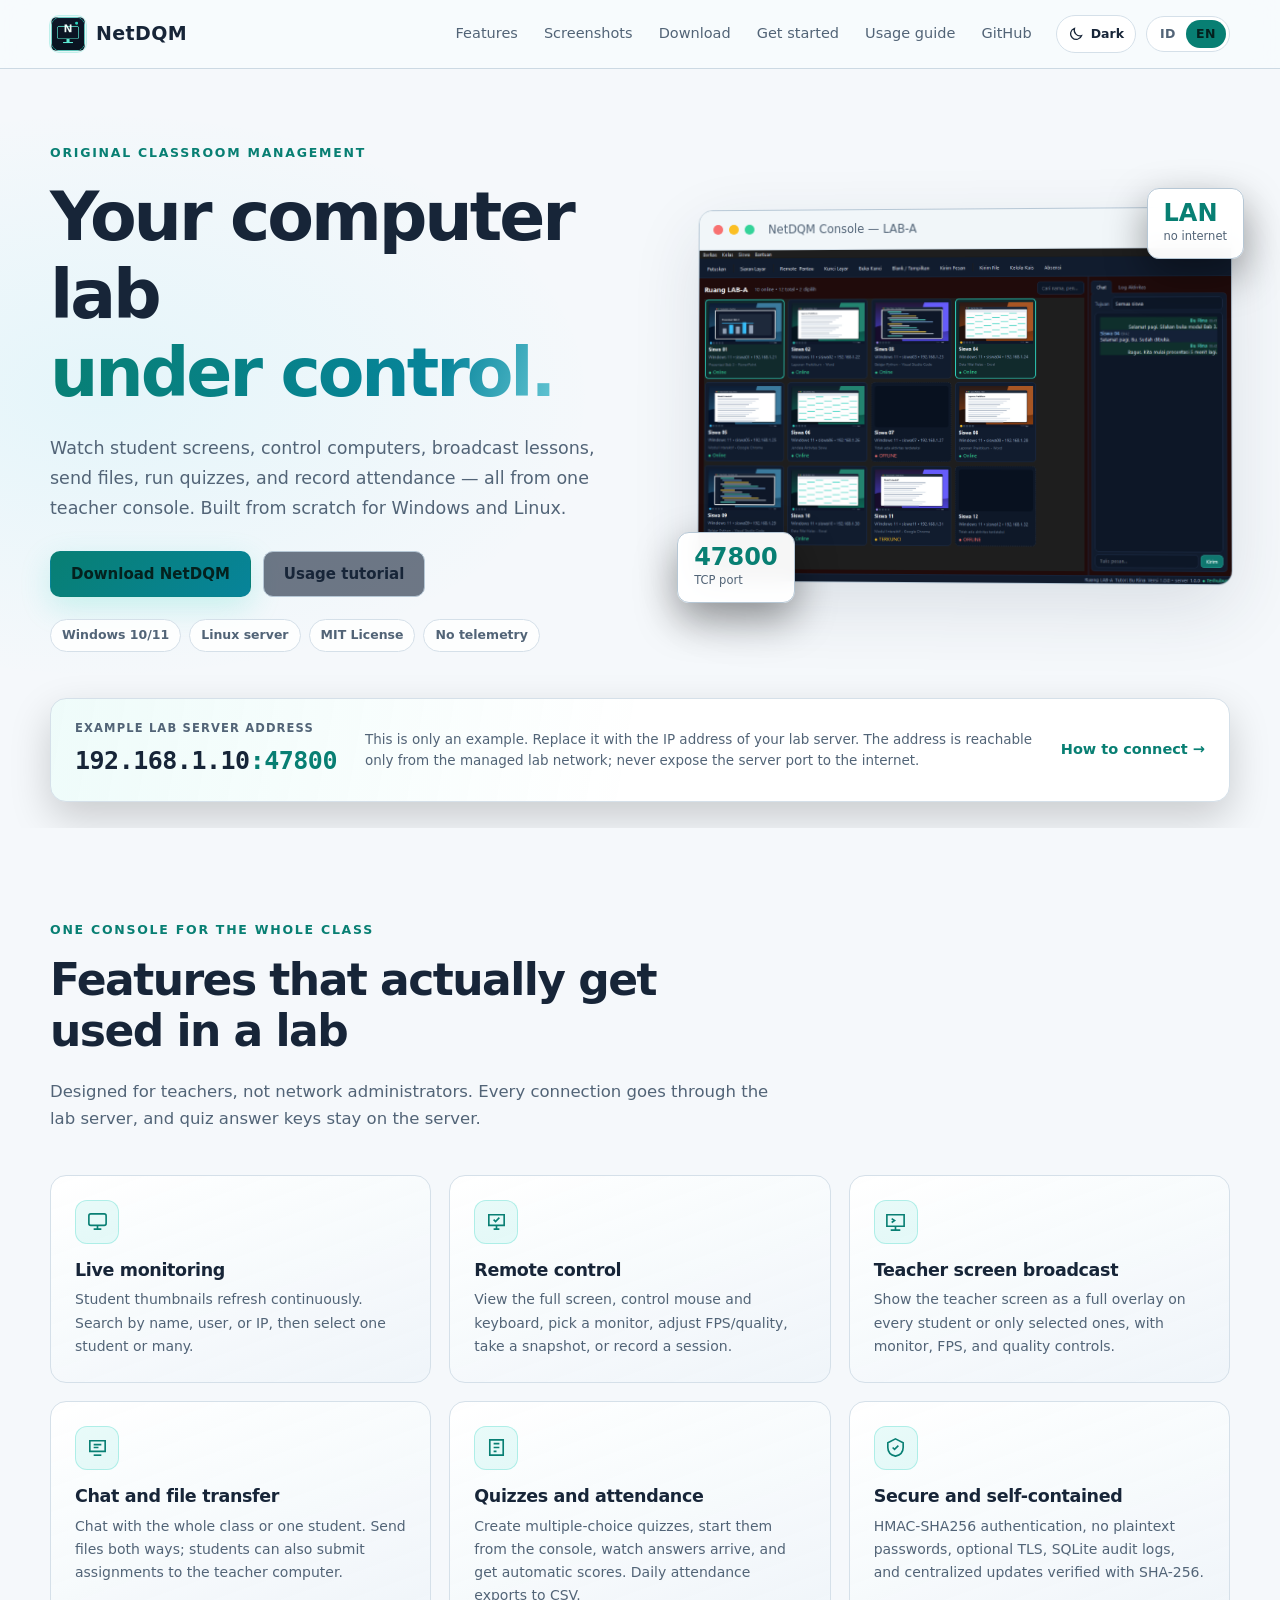
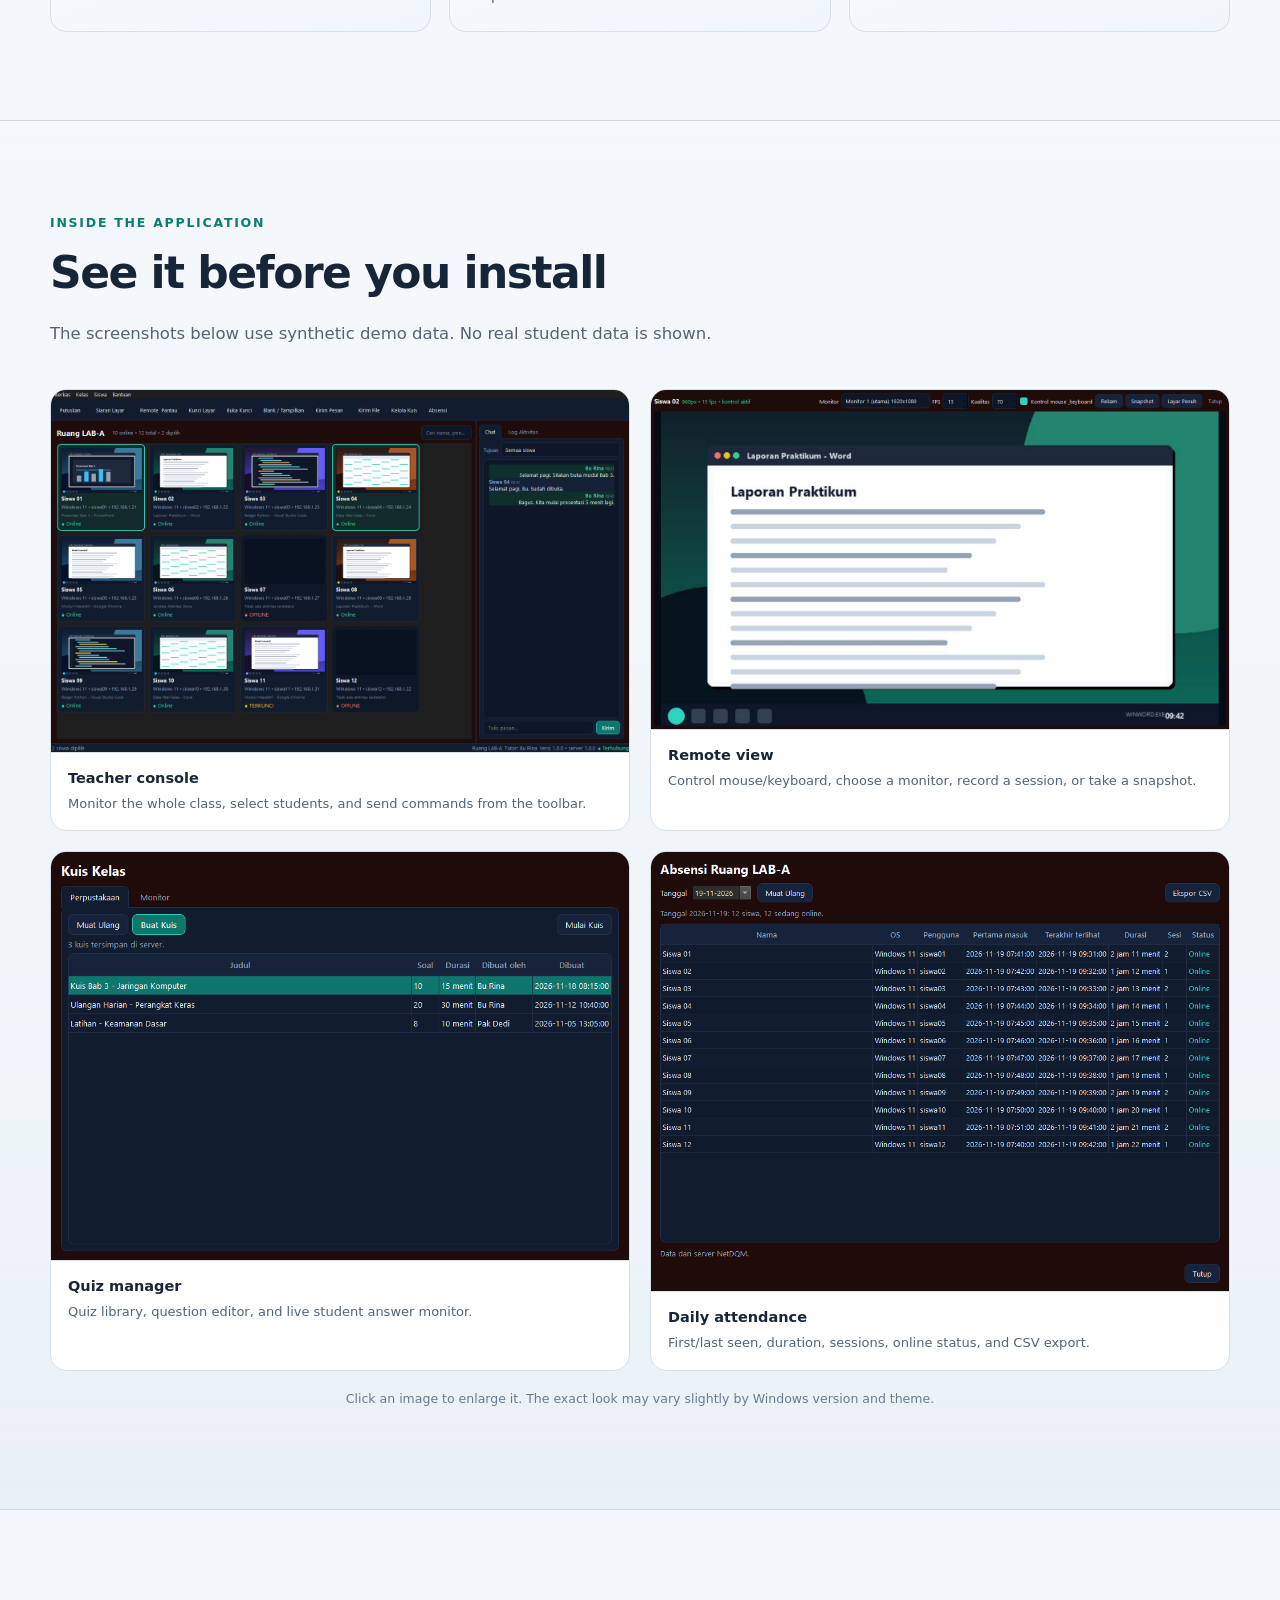
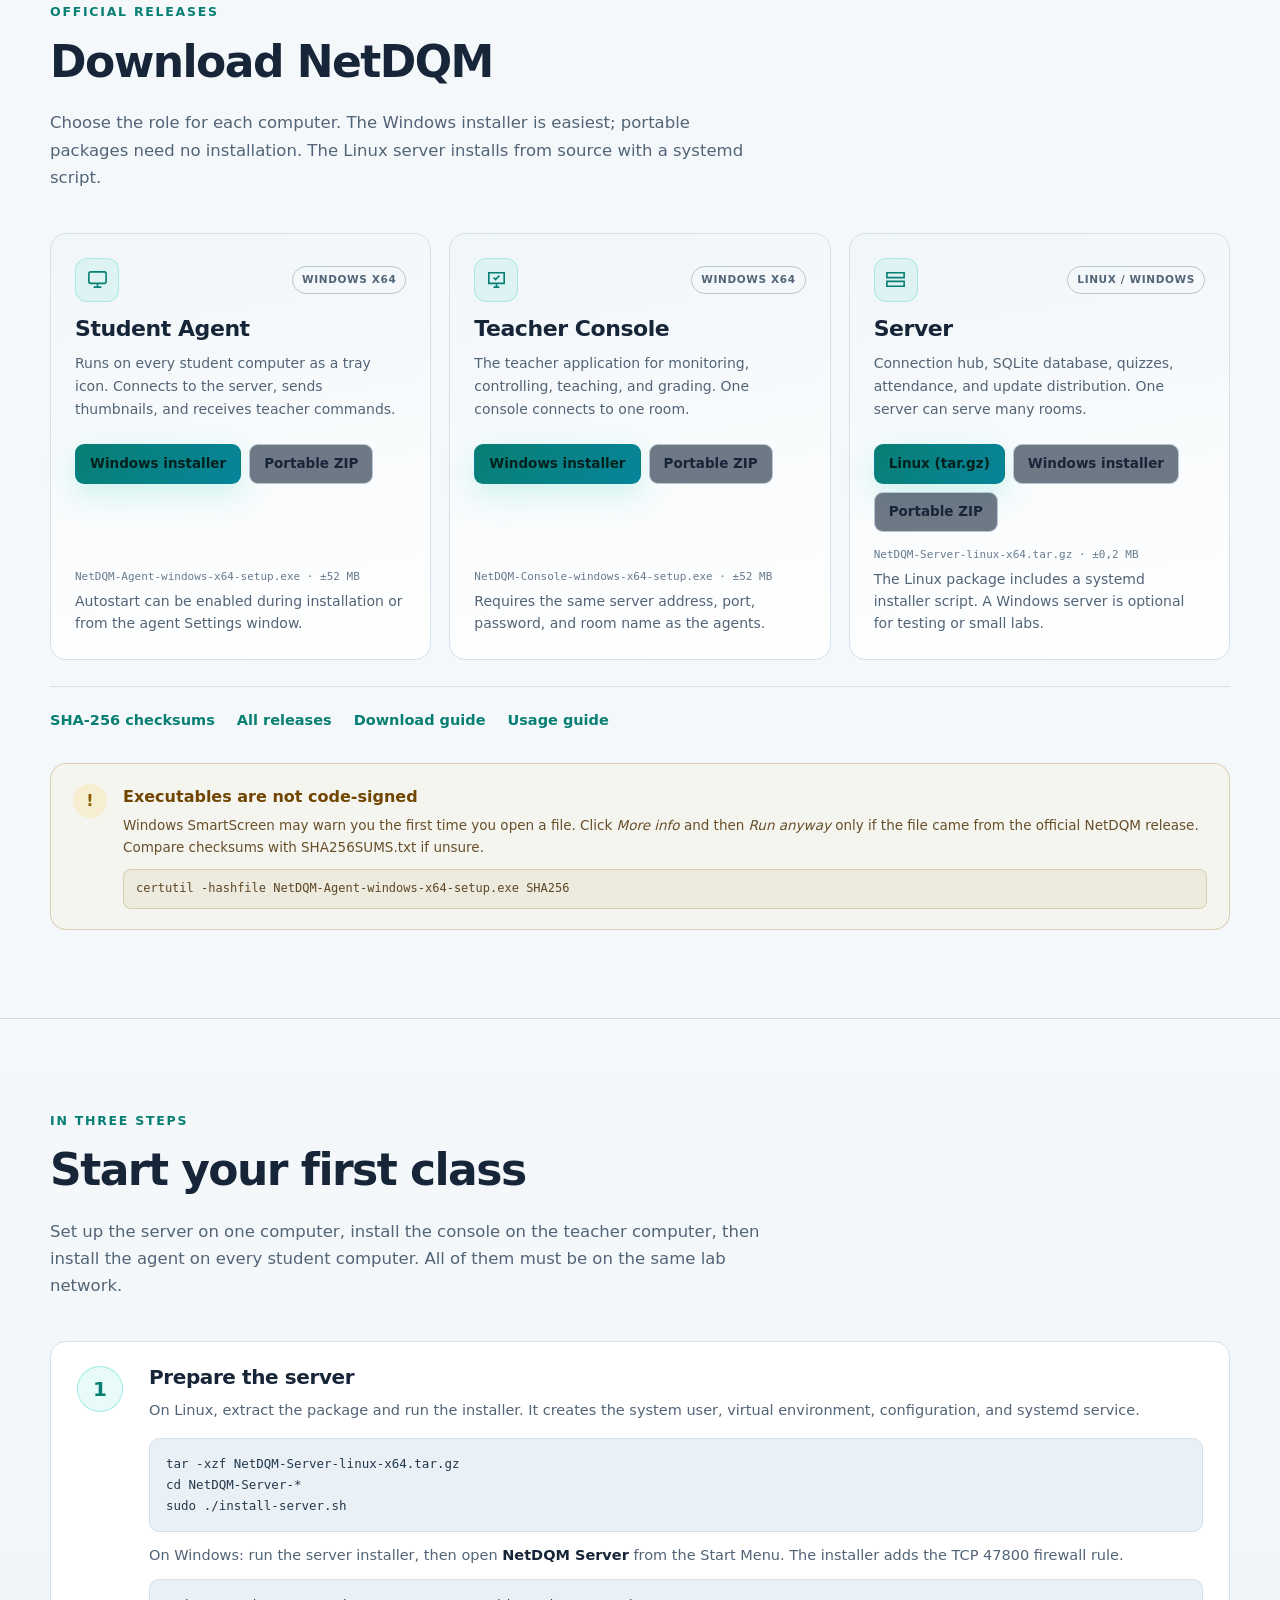
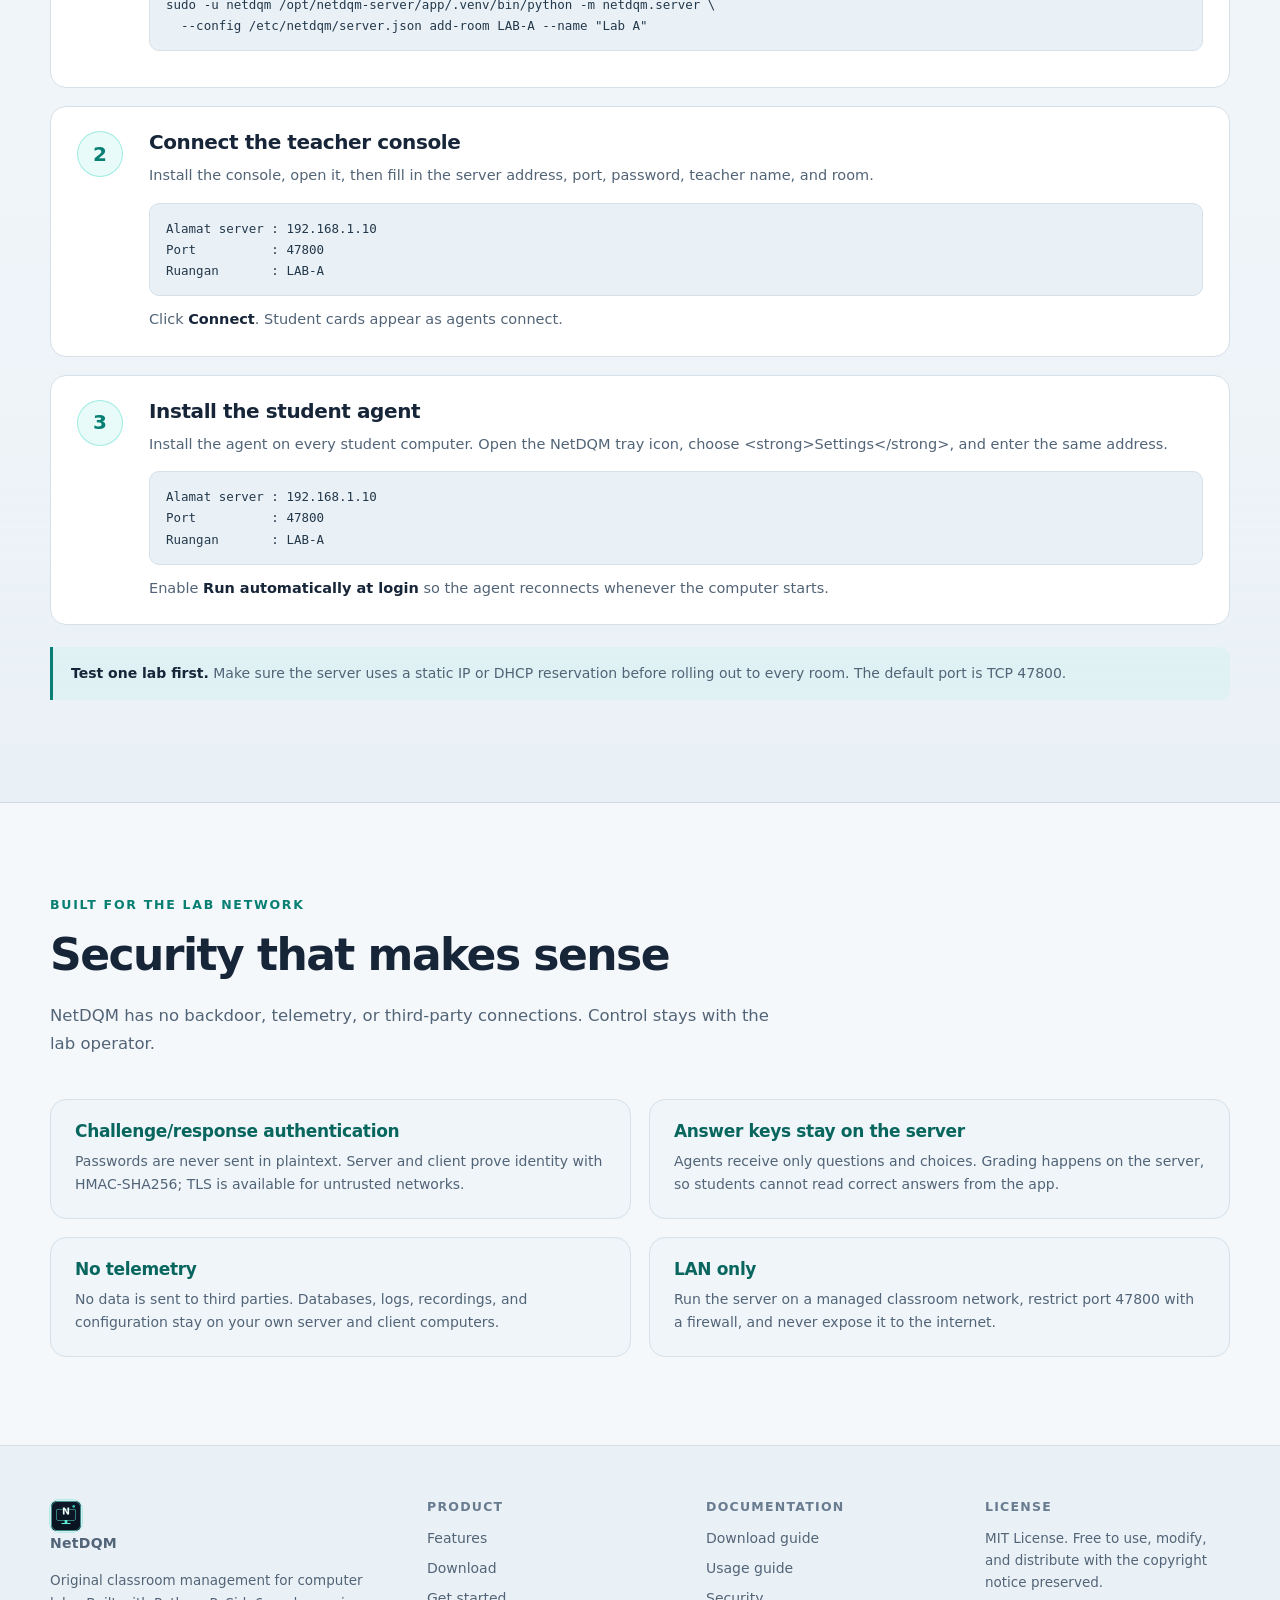
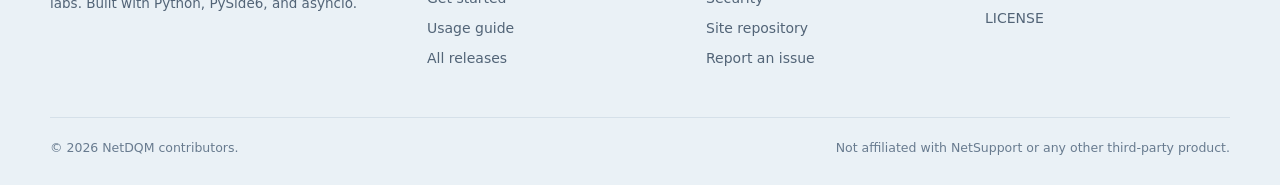
==== commit 307e73db: "feat: add dark and light theme toggle" ====
--- a/index.html
+++ b/index.html
@@ -15,6 +15,7 @@
   <meta name="twitter:card" content="summary_large_image">
   <link rel="icon" href="assets/favicon.png" type="image/png">
   <link rel="apple-touch-icon" href="assets/logo.png">
+  <script src="assets/theme.js"></script>
   <link rel="stylesheet" href="assets/style.css">
 </head>
 <body>
@@ -34,9 +35,16 @@
         <a href="panduan.html" data-i18n="nav.tutorial">Panduan</a>
         <a href="https://github.com/azzambayanhaq/netdqm-website" target="_blank" rel="noopener">GitHub</a>
       </nav>
-      <div class="lang" role="group" aria-label="Bahasa / Language" data-i18n-label="lang.label">
-        <button type="button" data-lang="id" class="active" aria-pressed="true">ID</button>
-        <button type="button" data-lang="en" aria-pressed="false">EN</button>
+      <div class="nav-tools">
+        <button type="button" class="theme-toggle" data-theme-toggle aria-label="Ganti ke tema terang" title="Ganti ke tema terang" aria-pressed="false">
+          <svg class="theme-icon theme-icon-sun" viewBox="0 0 24 24" fill="none" stroke="currentColor" stroke-width="1.8" aria-hidden="true"><circle cx="12" cy="12" r="4"/><path d="M12 2v2m0 16v2M4.93 4.93l1.42 1.42m11.3 11.3 1.42 1.42M2 12h2m16 0h2M4.93 19.07l1.42-1.42m11.3-11.3 1.42-1.42"/></svg>
+          <svg class="theme-icon theme-icon-moon" viewBox="0 0 24 24" fill="none" stroke="currentColor" stroke-width="1.8" aria-hidden="true"><path d="M20.5 14.2A8.5 8.5 0 0 1 9.8 3.5 8.5 8.5 0 1 0 20.5 14.2Z"/></svg>
+          <span data-theme-label>Terang</span>
+        </button>
+        <div class="lang" role="group" aria-label="Bahasa / Language" data-i18n-label="lang.label">
+          <button type="button" data-lang="id" class="active" aria-pressed="true">ID</button>
+          <button type="button" data-lang="en" aria-pressed="false">EN</button>
+        </div>
       </div>
     </div>
   </header>
--- a/assets/style.css
+++ b/assets/style.css
@@ -14,11 +14,68 @@
   --accent-dark: #0f766e;
   --amber: #fbbf24;
   --danger: #f87171;
+  --header-bg: rgba(7, 13, 24, 0.82);
+  --header-border: rgba(33, 49, 75, 0.7);
+  --surface-soft: rgba(15, 27, 45, 0.75);
+  --surface-card-start: rgba(20, 34, 56, 0.75);
+  --surface-card-end: rgba(15, 27, 45, 0.55);
+  --surface-float: rgba(12, 22, 38, 0.94);
+  --section-start: rgba(15, 27, 45, 0.55);
+  --section-end: rgba(7, 13, 24, 0.1);
+  --section-border: rgba(33, 49, 75, 0.65);
+  --code-bg: #060d18;
+  --code-text: #d7e3f4;
+  --notice-border: rgba(251, 191, 36, 0.28);
+  --notice-code-border: rgba(251, 191, 36, 0.2);
+  --notice-title: #fde68a;
+  --notice-text: #c9b98f;
+  --notice-code-bg: rgba(0, 0, 0, 0.28);
+  --notice-code-text: #e9dcb8;
+  --security-title: #bdf7ee;
+  --footer-bg: #060b14;
   --radius: 16px;
   --radius-sm: 10px;
   --shadow: 0 24px 70px rgba(0, 0, 0, 0.45);
   --font: "Segoe UI", "Inter", "Noto Sans", "DejaVu Sans", system-ui, sans-serif;
   --mono: "Cascadia Code", "Consolas", "SFMono-Regular", "DejaVu Sans Mono", monospace;
+}
+
+:root[data-theme="light"] {
+  color-scheme: light;
+  --bg: #f5f8fb;
+  --bg-2: #eaf1f6;
+  --panel: #ffffff;
+  --panel-2: #f1f6f9;
+  --border: #d5e0e9;
+  --border-strong: #b6c7d5;
+  --text: #172538;
+  --muted: #526477;
+  --muted-2: #687b8f;
+  --accent: #087f73;
+  --accent-2: #07849a;
+  --accent-dark: #08665e;
+  --amber: #8a5a00;
+  --danger: #b42318;
+  --header-bg: rgba(248, 251, 253, 0.88);
+  --header-border: rgba(194, 209, 222, 0.8);
+  --surface-soft: rgba(255, 255, 255, 0.86);
+  --surface-card-start: rgba(255, 255, 255, 0.96);
+  --surface-card-end: rgba(239, 245, 249, 0.9);
+  --surface-float: rgba(255, 255, 255, 0.96);
+  --section-start: rgba(255, 255, 255, 0.55);
+  --section-end: rgba(234, 241, 246, 0.15);
+  --section-border: rgba(194, 209, 222, 0.75);
+  --code-bg: #eaf1f6;
+  --code-text: #23384b;
+  --notice-border: rgba(138, 90, 0, 0.24);
+  --notice-code-border: rgba(138, 90, 0, 0.2);
+  --notice-title: #714500;
+  --notice-text: #674f2a;
+  --notice-code-bg: rgba(140, 95, 0, 0.07);
+  --notice-code-text: #5d4827;
+  --security-title: #08665e;
+  --footer-bg: #eaf1f6;
+  --shadow: 0 24px 70px rgba(31, 53, 76, 0.12);
 }
 
 * {
@@ -105,9 +162,9 @@
   position: sticky;
   top: 0;
   z-index: 50;
-  background: rgba(7, 13, 24, 0.82);
+  background: var(--header-bg);
   backdrop-filter: blur(14px);
-  border-bottom: 1px solid rgba(33, 49, 75, 0.7);
+  border-bottom: 1px solid var(--header-border);
 }
 
 .nav {
@@ -178,6 +235,47 @@
 .lang button.active {
   background: var(--accent);
   color: #04211e;
+}
+
+.nav-tools {
+  display: flex;
+  align-items: center;
+  gap: 10px;
+  flex: 0 0 auto;
+}
+
+.theme-toggle {
+  display: inline-flex;
+  align-items: center;
+  justify-content: center;
+  gap: 7px;
+  min-height: 38px;
+  padding: 6px 11px;
+  border: 1px solid var(--border);
+  border-radius: 999px;
+  background: var(--panel);
+  color: var(--text);
+  font: inherit;
+  font-size: 12.5px;
+  font-weight: 700;
+  cursor: pointer;
+  transition: background 0.2s ease, border-color 0.2s ease, color 0.2s ease;
+}
+
+.theme-toggle:hover {
+  border-color: var(--accent);
+  color: var(--accent);
+}
+
+.theme-icon {
+  display: none;
+  width: 16px;
+  height: 16px;
+}
+
+:root[data-theme="dark"] .theme-icon-sun,
+:root[data-theme="light"] .theme-icon-moon {
+  display: block;
 }
 
 /* ---------------------------------------------------------------- buttons */
@@ -302,7 +400,7 @@
   padding: 5px 11px;
   border: 1px solid var(--border);
   border-radius: 999px;
-  background: rgba(15, 27, 45, 0.75);
+  background: var(--surface-soft);
   color: var(--muted);
   font-size: 12.5px;
   font-weight: 600;
@@ -326,7 +424,7 @@
   align-items: center;
   gap: 6px;
   padding: 10px 14px;
-  background: #0b1526;
+  background: var(--panel-2);
   border-bottom: 1px solid var(--border);
 }
 
@@ -360,7 +458,7 @@
   padding: 12px 16px;
   border: 1px solid var(--border-strong);
   border-radius: 12px;
-  background: rgba(12, 22, 38, 0.94);
+  background: var(--surface-float);
   box-shadow: 0 16px 40px rgba(0, 0, 0, 0.4);
   backdrop-filter: blur(10px);
 }
@@ -445,9 +543,9 @@
 
 .section-alt {
   background:
-    linear-gradient(180deg, rgba(15, 27, 45, 0.55), rgba(7, 13, 24, 0.1)),
+    linear-gradient(180deg, var(--section-start), var(--section-end)),
     var(--bg-2);
-  border-block: 1px solid rgba(33, 49, 75, 0.65);
+  border-block: 1px solid var(--section-border);
 }
 
 .section-head {
@@ -477,7 +575,7 @@
   padding: 24px;
   border: 1px solid var(--border);
   border-radius: var(--radius);
-  background: linear-gradient(160deg, rgba(20, 34, 56, 0.75), rgba(15, 27, 45, 0.55));
+  background: linear-gradient(160deg, var(--surface-card-start), var(--surface-card-end));
   transition: transform 0.18s ease, border-color 0.18s ease;
 }
 
@@ -536,7 +634,7 @@
   width: 100%;
   padding: 0;
   border: 0;
-  background: #050b14;
+  background: var(--bg-2);
   cursor: zoom-in;
 }
 
@@ -660,7 +758,7 @@
   gap: 16px;
   margin-top: 30px;
   padding: 20px 22px;
-  border: 1px solid rgba(251, 191, 36, 0.28);
+  border: 1px solid var(--notice-border);
   border-radius: var(--radius);
   background: rgba(251, 191, 36, 0.055);
 }
@@ -681,22 +779,22 @@
 .notice strong {
   display: block;
   margin-bottom: 4px;
-  color: #fde68a;
+  color: var(--notice-title);
 }
 
 .notice p {
   margin: 0 0 10px;
-  color: #c9b98f;
+  color: var(--notice-text);
   font-size: 13.5px;
 }
 
 .code-inline {
   margin: 0;
   padding: 9px 12px;
-  border: 1px solid rgba(251, 191, 36, 0.2);
+  border: 1px solid var(--notice-code-border);
   border-radius: 8px;
-  background: rgba(0, 0, 0, 0.28);
-  color: #e9dcb8;
+  background: var(--notice-code-bg);
+  color: var(--notice-code-text);
   font-size: 12px;
   overflow-x: auto;
 }
@@ -749,8 +847,8 @@
   padding: 14px 16px;
   border: 1px solid var(--border);
   border-radius: var(--radius-sm);
-  background: #060d18;
-  color: #d7e3f4;
+  background: var(--code-bg);
+  color: var(--code-text);
   font-size: 12.5px;
   line-height: 1.7;
   overflow-x: auto;
@@ -789,12 +887,12 @@
   padding: 22px 24px;
   border: 1px solid var(--border);
   border-radius: var(--radius);
-  background: rgba(15, 27, 45, 0.55);
+  background: var(--surface-card-end);
 }
 
 .security-item h3 {
   font-size: 17px;
-  color: #bdf7ee;
+  color: var(--security-title);
 }
 
 .security-item p {
@@ -807,7 +905,7 @@
 .site-footer {
   padding: 54px 0 26px;
   border-top: 1px solid var(--border);
-  background: #060b14;
+  background: var(--footer-bg);
 }
 
 .footer-grid {
@@ -973,7 +1071,17 @@
   }
 
   .lang {
+    margin-left: 0;
+  }
+
+  .nav-tools {
+    order: 2;
     margin-left: auto;
+  }
+
+  .theme-toggle {
+    min-width: 38px;
+    padding-inline: 9px;
   }
 
   .hero {
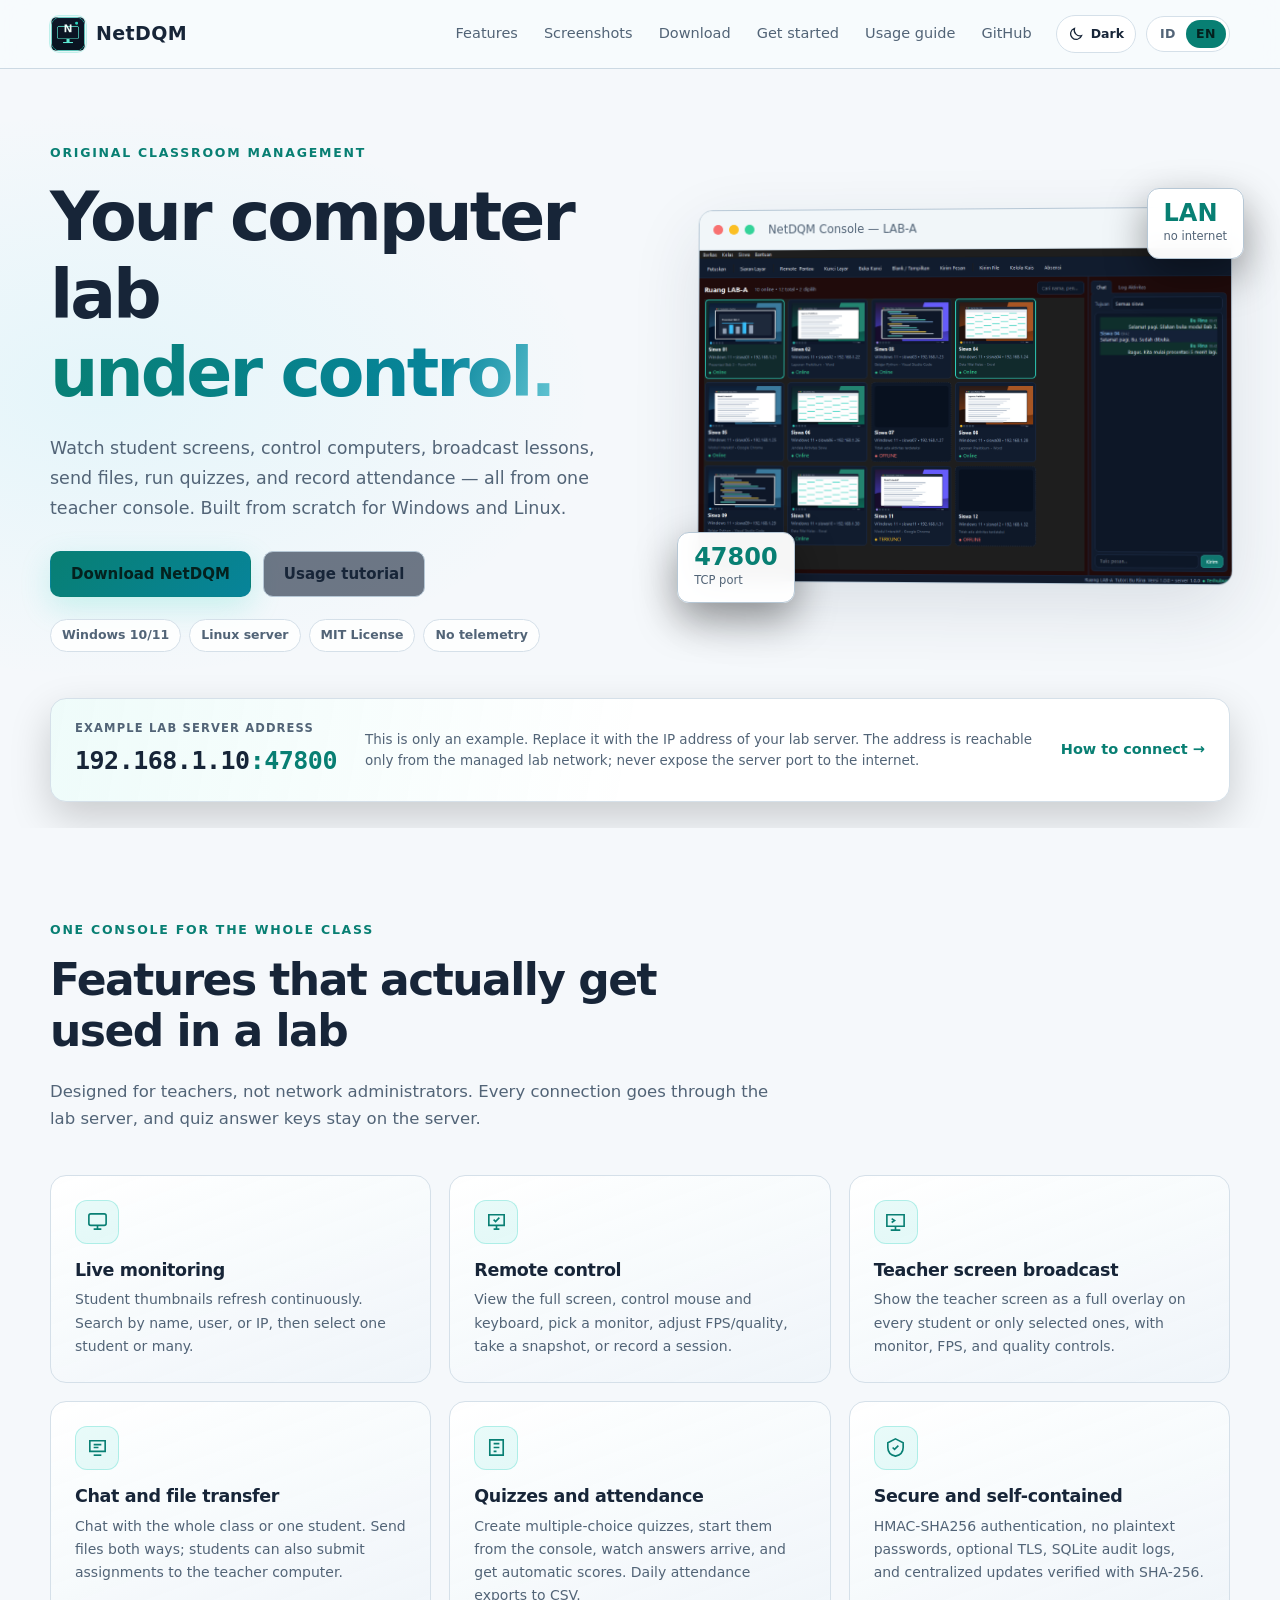
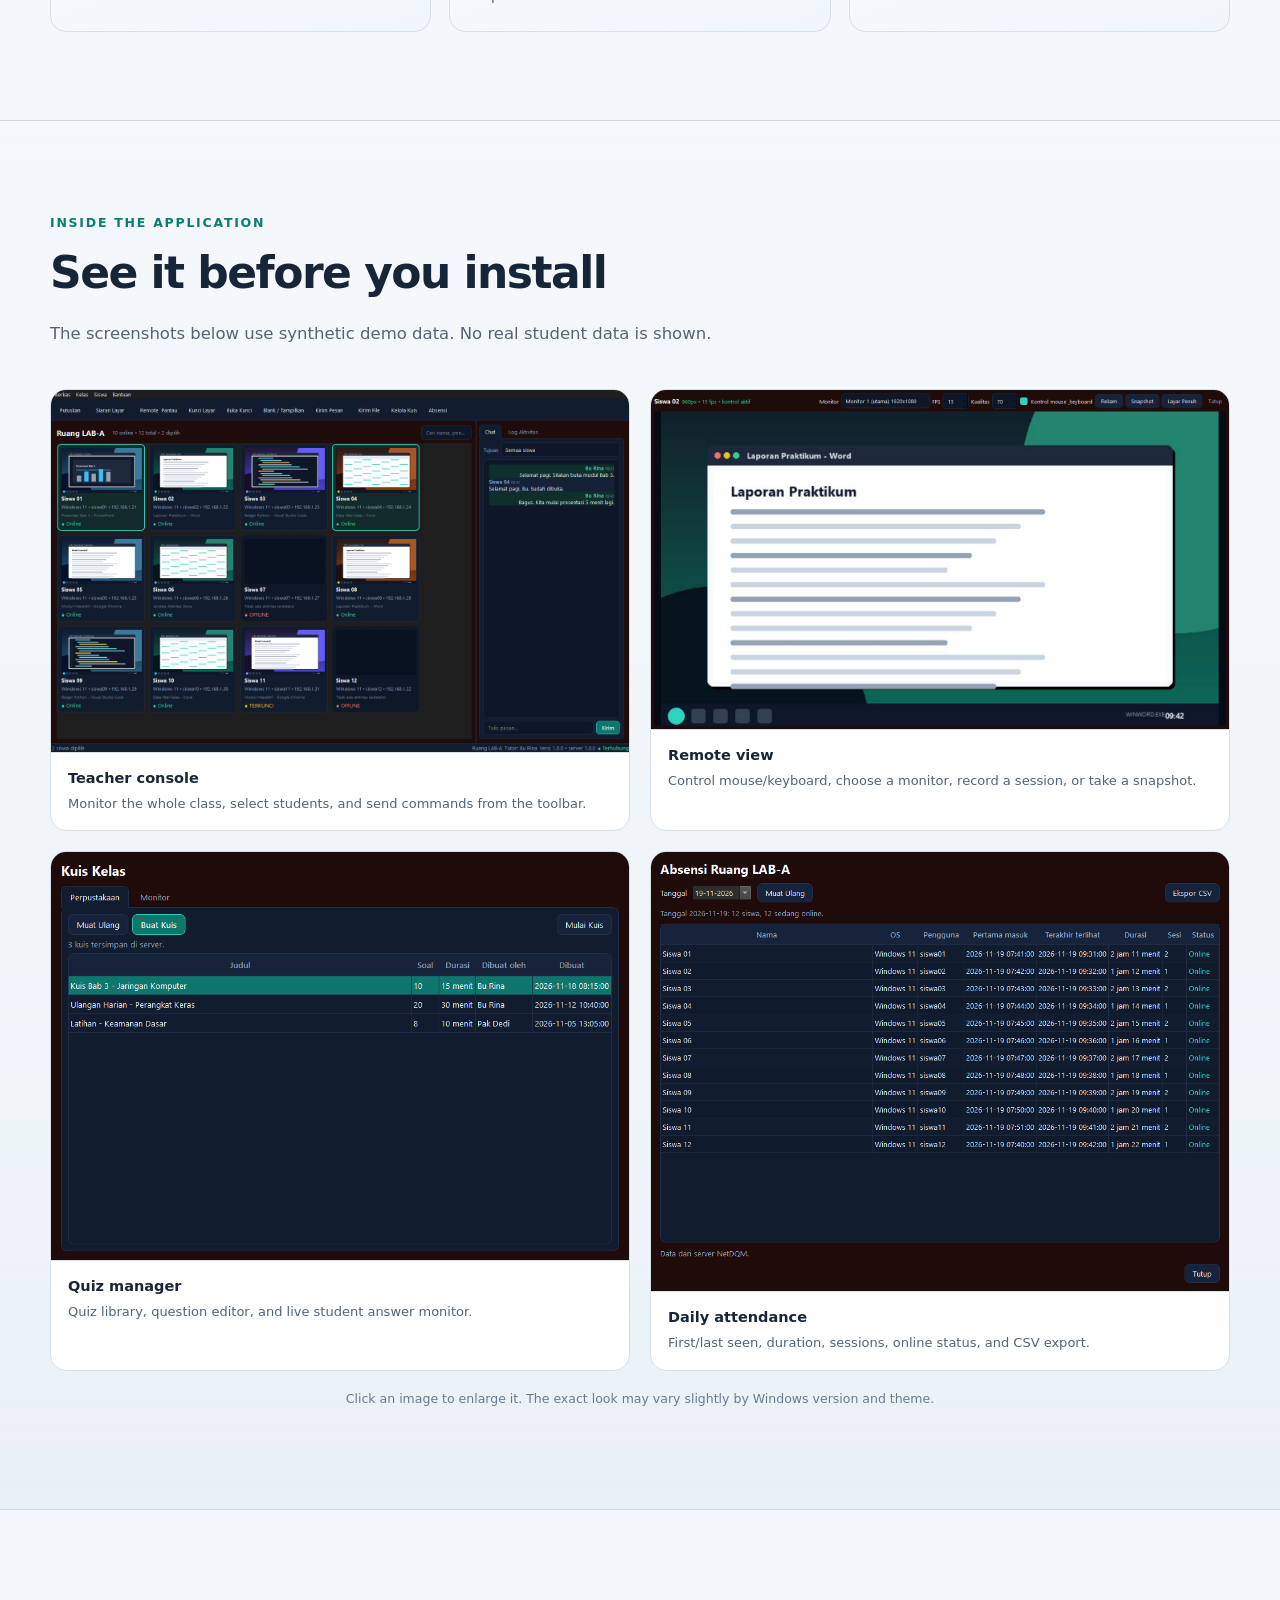
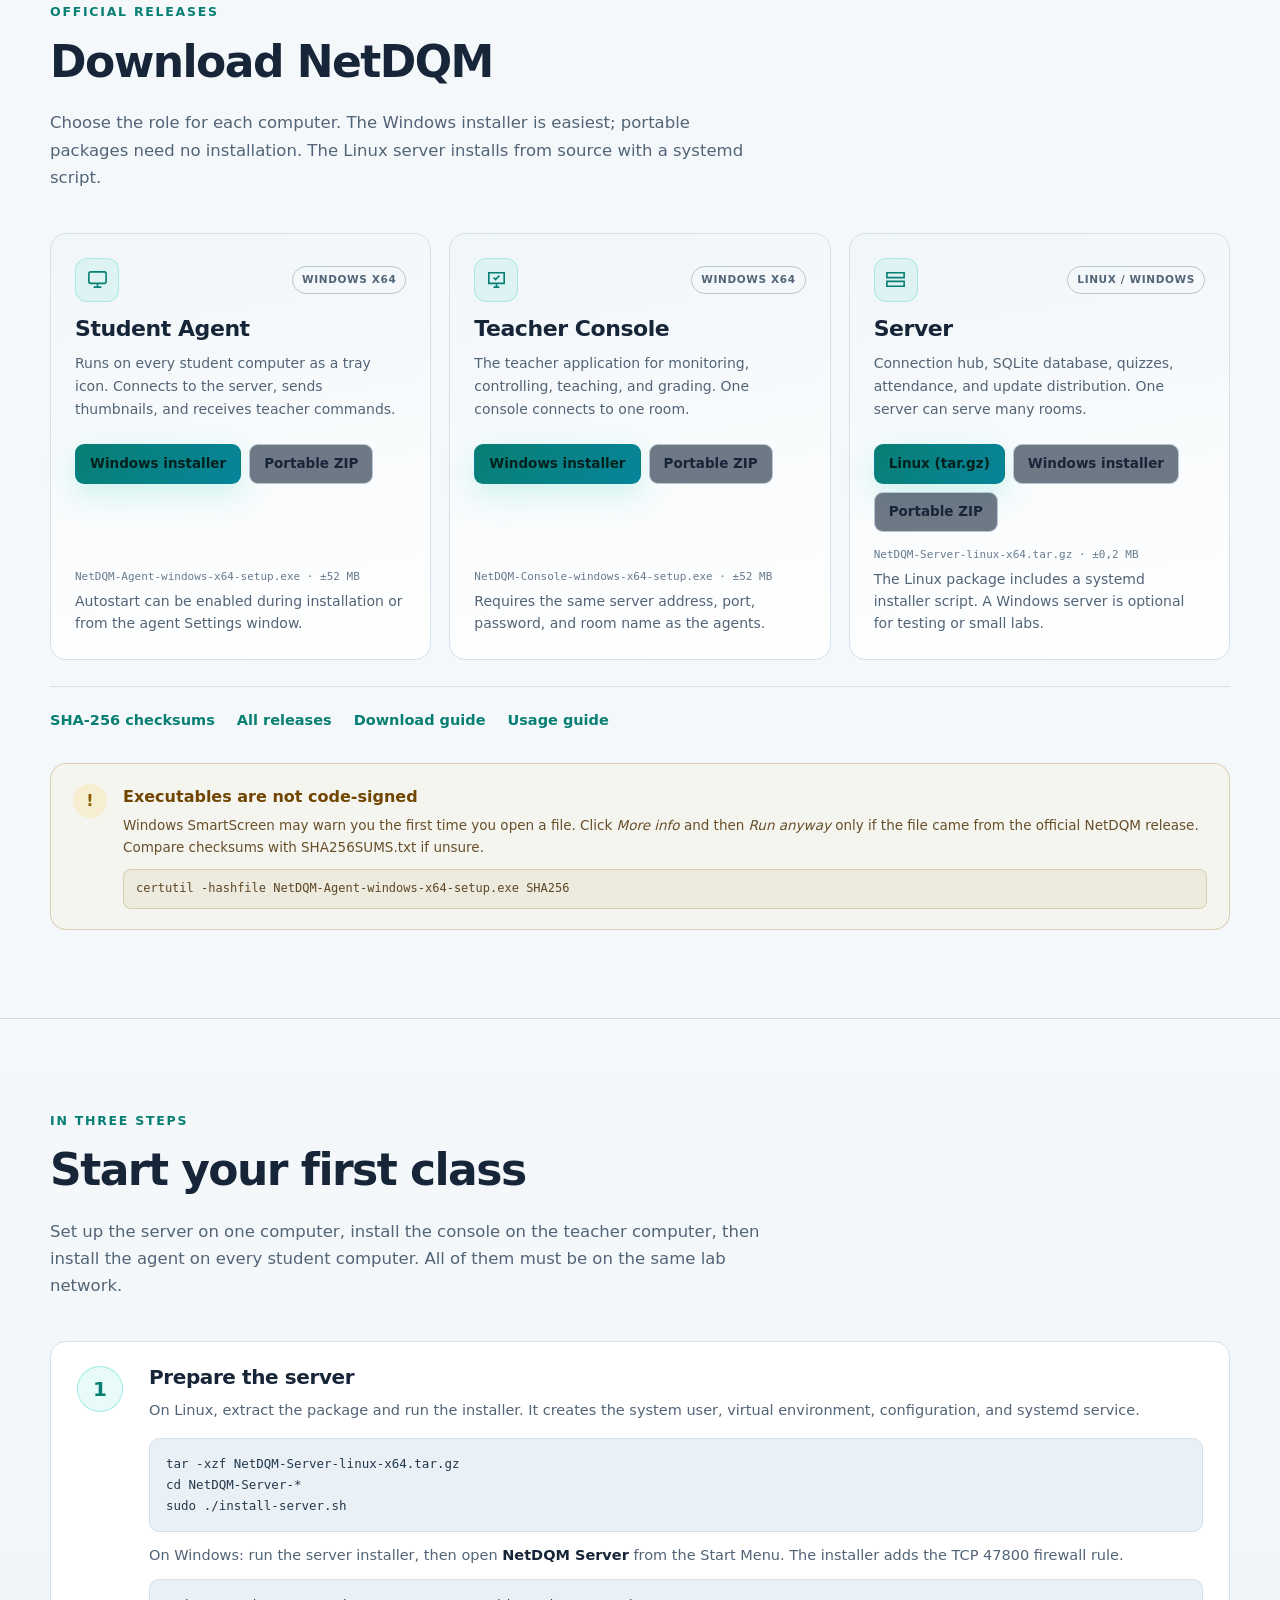
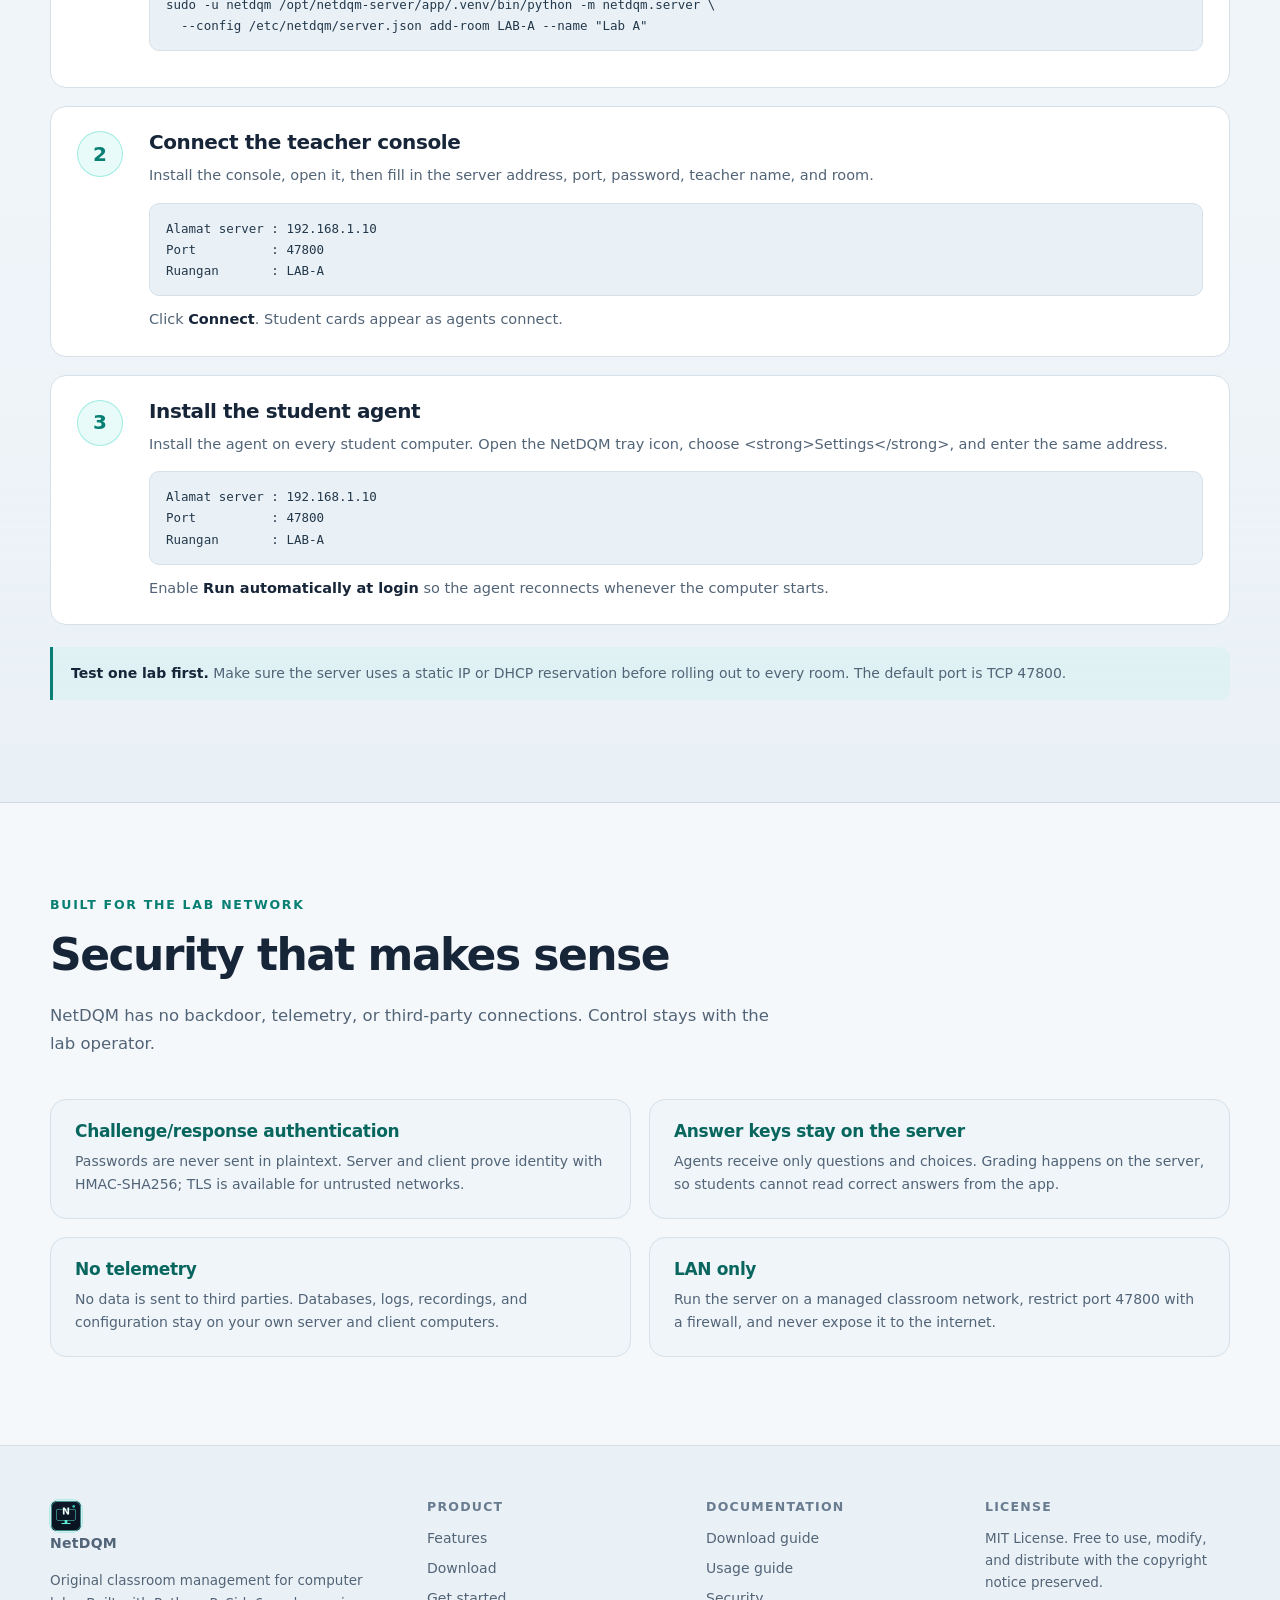
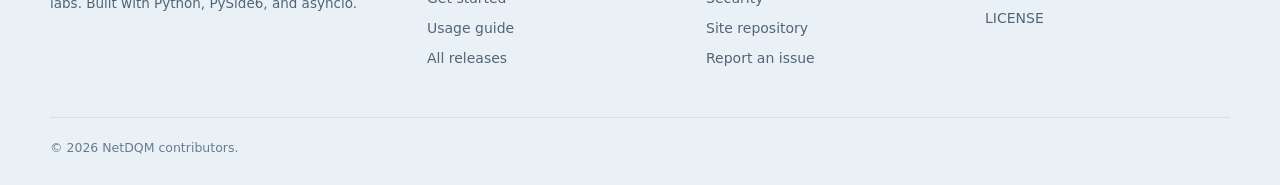
==== commit 22c1b1a2: "website: remove affiliation notice from footer" ====
--- a/index.html
+++ b/index.html
@@ -6,12 +6,12 @@
   <title>NetDQM — Manajemen Lab Komputer Original</title>
   <meta name="description" content="NetDQM adalah aplikasi manajemen kelas original untuk lab komputer: pantau layar siswa, remote control, siaran, chat, transfer file, kuis, dan absensi. Gratis, open source, MIT.">
   <meta name="theme-color" content="#070d18">
-  <link rel="canonical" href="https://azzambayanhaq.github.io/netdqm-website/">
+  <link rel="canonical" href="https://netdqm.vercel.app/">
   <meta property="og:type" content="website">
   <meta property="og:title" content="NetDQM — Manajemen Lab Komputer Original">
   <meta property="og:description" content="Pantau dan kendalikan lab komputer dari satu konsol guru. Windows + Linux, open source, MIT.">
-  <meta property="og:url" content="https://azzambayanhaq.github.io/netdqm-website/">
-  <meta property="og:image" content="https://azzambayanhaq.github.io/netdqm-website/assets/screenshots/console.png">
+  <meta property="og:url" content="https://netdqm.vercel.app/">
+  <meta property="og:image" content="https://netdqm.vercel.app/assets/screenshots/console.png">
   <meta name="twitter:card" content="summary_large_image">
   <link rel="icon" href="assets/favicon.png" type="image/png">
   <link rel="apple-touch-icon" href="assets/logo.png">
@@ -394,7 +394,6 @@
     </div>
     <div class="wrap footer-bottom">
       <span data-i18n="footer.copy">© 2026 NetDQM contributors.</span>
-      <span data-i18n="footer.affiliation">Tidak berafiliasi dengan NetSupport atau produk pihak ketiga lainnya.</span>
     </div>
   </footer>
 
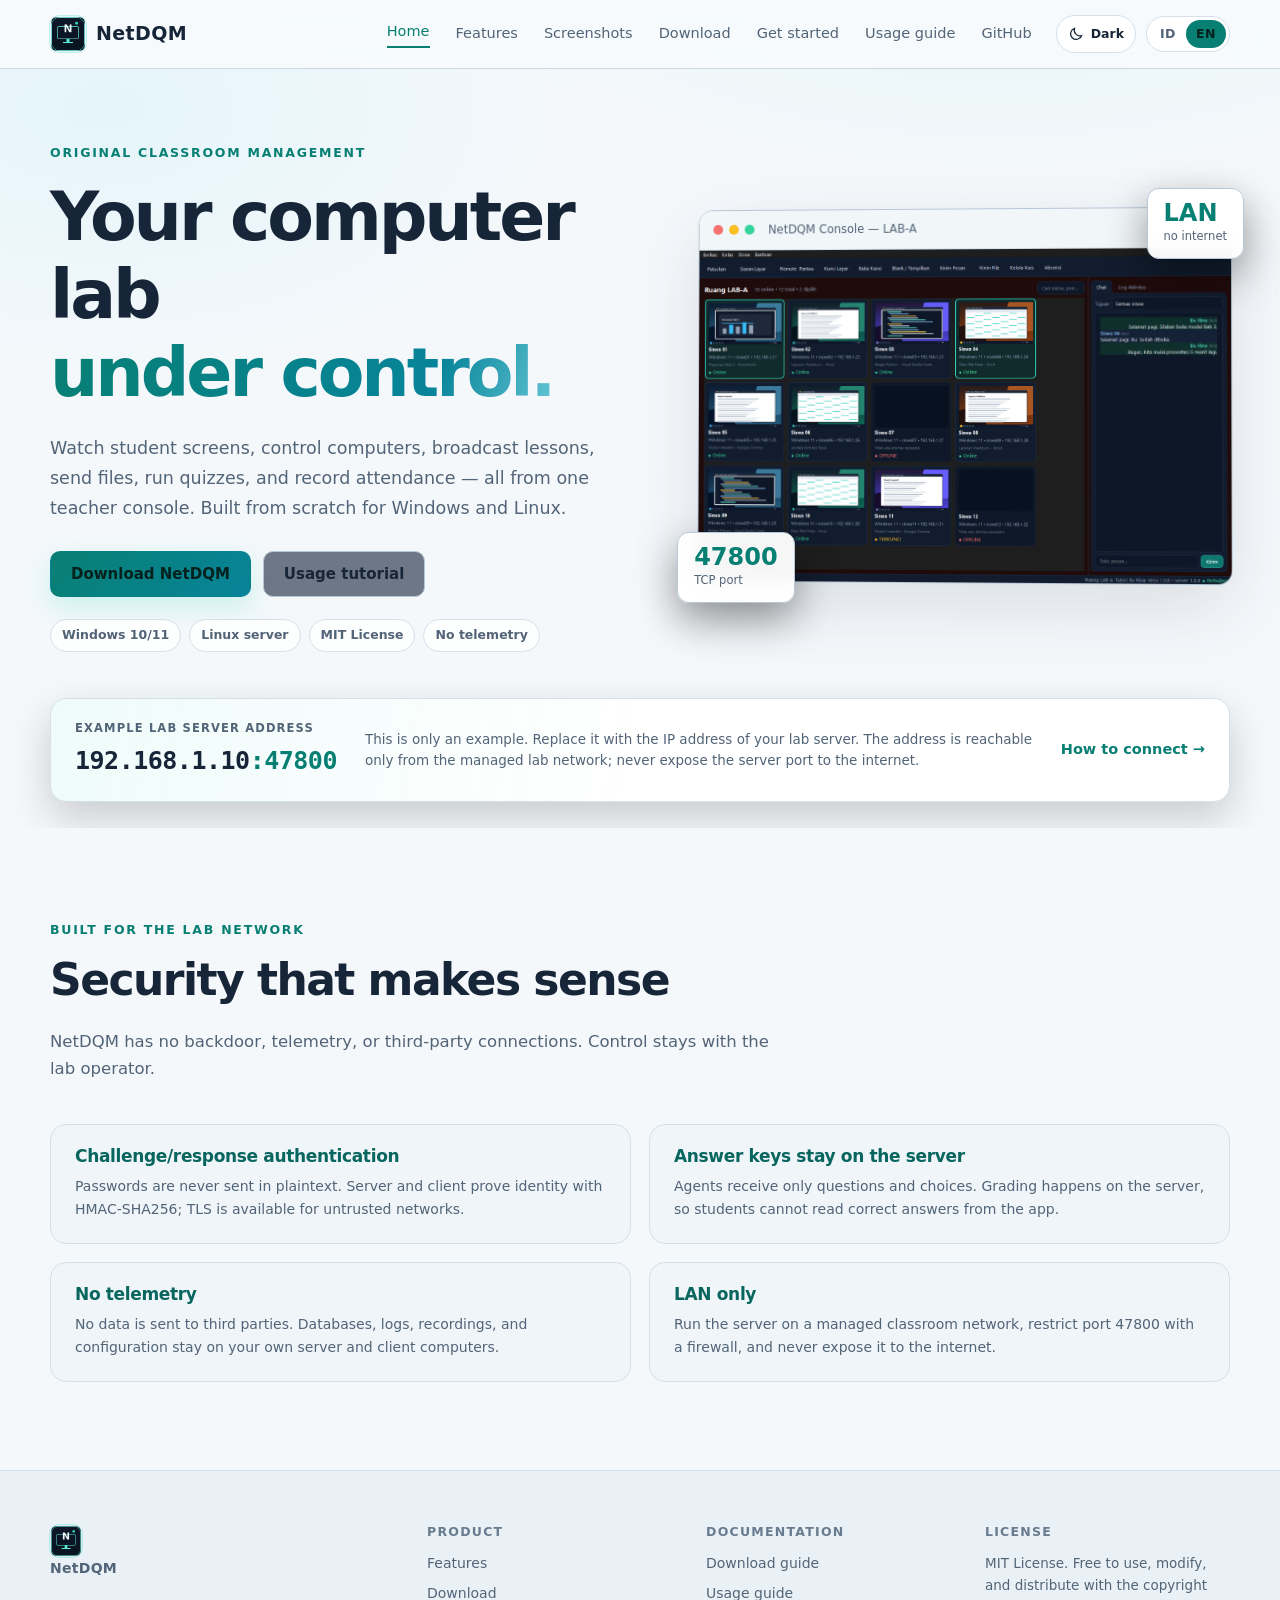
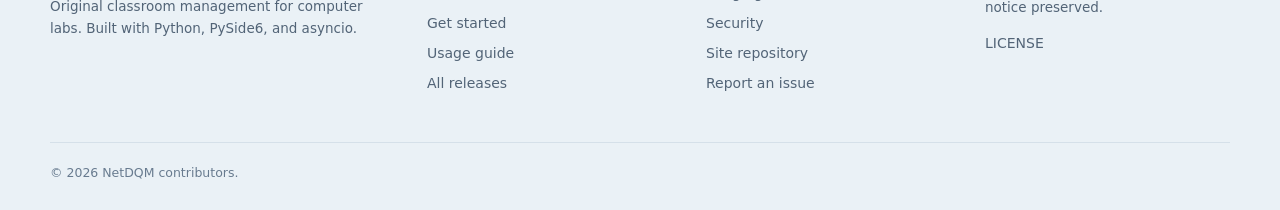
==== commit 371e2bfe: "feat: navigasi multi-page untuk menu website" ====
--- a/index.html
+++ b/index.html
@@ -18,20 +18,20 @@
   <script src="assets/theme.js"></script>
   <link rel="stylesheet" href="assets/style.css">
 </head>
-<body>
+<body data-page-title="page.home.title">
   <a class="skip-link" href="#main" data-i18n="skip">Lewati ke konten</a>
-
   <header class="site-header">
     <div class="wrap nav">
-      <a class="brand" href="#top" aria-label="NetDQM">
+      <a class="brand" href="index.html" aria-label="NetDQM">
         <img src="assets/logo.png" alt="" width="36" height="36">
         <span>NetDQM</span>
       </a>
       <nav class="nav-links" aria-label="Navigasi utama">
-        <a href="#features" data-i18n="nav.features">Fitur</a>
-        <a href="#screens" data-i18n="nav.screens">Tangkapan Layar</a>
-        <a href="#download" data-i18n="nav.download">Unduh</a>
-        <a href="#start" data-i18n="nav.start">Mulai</a>
+        <a href="index.html" data-i18n="nav.home" class="active" aria-current="page">Beranda</a>
+        <a href="fitur.html" data-i18n="nav.features">Fitur</a>
+        <a href="screenshots.html" data-i18n="nav.screens">Tangkapan Layar</a>
+        <a href="download.html" data-i18n="nav.download">Unduh</a>
+        <a href="mulai.html" data-i18n="nav.start">Mulai</a>
         <a href="panduan.html" data-i18n="nav.tutorial">Panduan</a>
         <a href="https://github.com/azzambayanhaq/netdqm-website" target="_blank" rel="noopener">GitHub</a>
       </nav>
@@ -48,9 +48,8 @@
       </div>
     </div>
   </header>
-
   <main id="main">
-    <section class="hero" id="top">
+<section class="hero" id="top">
       <div class="wrap hero-grid">
         <div class="hero-copy">
           <span class="eyebrow" data-i18n="hero.eyebrow">Manajemen kelas original</span>
@@ -60,7 +59,7 @@
           </h1>
           <p class="lead" data-i18n="hero.lead">Pantau layar siswa, kendalikan komputer, siarkan materi, kirim file, jalankan kuis, dan catat absensi — semuanya dari satu konsol guru. Dibuat dari awal untuk Windows dan Linux.</p>
           <div class="hero-actions">
-            <a class="btn btn-primary" href="#download" data-i18n="hero.cta1">Unduh NetDQM</a>
+            <a class="btn btn-primary" href="download.html" data-i18n="hero.cta1">Unduh NetDQM</a>
             <a class="btn btn-ghost" href="panduan.html" data-i18n="hero.cta2">Tutorial penggunaan</a>
           </div>
           <ul class="hero-badges">
@@ -96,243 +95,12 @@
             <code>192.168.1.10<span>:47800</span></code>
           </div>
           <p data-i18n="server.note">Ini hanya contoh. Ganti dengan IP komputer server di lab Anda. Alamat server hanya dapat diakses dari jaringan lab yang dikelola; jangan membuka port server ke internet.</p>
-          <a class="text-link" href="#start" data-i18n="server.link">Cara menyambungkan →</a>
+          <a class="text-link" href="mulai.html" data-i18n="server.link">Cara menyambungkan →</a>
         </div>
       </div>
     </section>
 
-    <section class="section" id="features">
-      <div class="wrap">
-        <div class="section-head">
-          <span class="eyebrow" data-i18n="features.eyebrow">Satu konsol untuk seluruh kelas</span>
-          <h2 data-i18n="features.title">Fitur yang benar-benar dipakai di lab</h2>
-          <p data-i18n="features.lead">Dirancang untuk guru, bukan administrator jaringan. Semua koneksi melewati server lab, dan kunci jawaban kuis tetap di server.</p>
-        </div>
-        <div class="feature-grid">
-          <article class="feature-card">
-            <div class="icon" aria-hidden="true">
-              <svg viewBox="0 0 24 24" fill="none" stroke="currentColor" stroke-width="1.7"><rect x="3" y="4" width="18" height="12" rx="2"/><path d="M8 20h8M12 16v4"/></svg>
-            </div>
-            <h3 data-i18n="features.monitor.title">Pemantauan langsung</h3>
-            <p data-i18n="features.monitor.desc">Thumbnail layar setiap siswa diperbarui berkala. Cari berdasarkan nama, pengguna, atau IP, lalu pilih satu atau banyak siswa.</p>
-          </article>
-          <article class="feature-card">
-            <div class="icon" aria-hidden="true">
-              <svg viewBox="0 0 24 24" fill="none" stroke="currentColor" stroke-width="1.7"><path d="M4 5h16v11H4z"/><path d="M9 20h6M12 16v4"/><path d="M9 10l2 2 4-4"/></svg>
-            </div>
-            <h3 data-i18n="features.remote.title">Remote control</h3>
-            <p data-i18n="features.remote.desc">Lihat layar penuh, kendalikan mouse dan keyboard, pilih monitor, atur FPS/kualitas, ambil snapshot, atau rekam sesi.</p>
-          </article>
-          <article class="feature-card">
-            <div class="icon" aria-hidden="true">
-              <svg viewBox="0 0 24 24" fill="none" stroke="currentColor" stroke-width="1.7"><path d="M3 5h18v12H3z"/><path d="M7 21h10M12 17v4"/><path d="M8 9l3 2-3 2"/></svg>
-            </div>
-            <h3 data-i18n="features.broadcast.title">Siaran layar guru</h3>
-            <p data-i18n="features.broadcast.desc">Tampilkan layar guru sebagai overlay penuh di semua siswa atau hanya yang dipilih, dengan pengaturan monitor, FPS, dan kualitas.</p>
-          </article>
-          <article class="feature-card">
-            <div class="icon" aria-hidden="true">
-              <svg viewBox="0 0 24 24" fill="none" stroke="currentColor" stroke-width="1.7"><path d="M4 5h16v11H4z"/><path d="M8 20h8"/><path d="M8 9h8M8 12h5"/></svg>
-            </div>
-            <h3 data-i18n="features.chat.title">Chat dan transfer file</h3>
-            <p data-i18n="features.chat.desc">Chat dengan seluruh kelas atau satu siswa. Kirim file dua arah; siswa juga dapat mengirim tugas ke komputer guru.</p>
-          </article>
-          <article class="feature-card">
-            <div class="icon" aria-hidden="true">
-              <svg viewBox="0 0 24 24" fill="none" stroke="currentColor" stroke-width="1.7"><path d="M5 4h14v16H5z"/><path d="M9 8h6M9 12h6M9 16h3"/></svg>
-            </div>
-            <h3 data-i18n="features.quiz.title">Kuis dan absensi</h3>
-            <p data-i18n="features.quiz.desc">Buat kuis pilihan ganda, mulai dari konsol, pantau jawaban masuk, dan lihat skor otomatis. Absensi harian dapat diekspor ke CSV.</p>
-          </article>
-          <article class="feature-card">
-            <div class="icon" aria-hidden="true">
-              <svg viewBox="0 0 24 24" fill="none" stroke="currentColor" stroke-width="1.7"><path d="M12 3l8 4v5c0 5-3.5 8-8 9-4.5-1-8-4-8-9V7z"/><path d="M9 12l2 2 4-4"/></svg>
-            </div>
-            <h3 data-i18n="features.secure.title">Aman dan mandiri</h3>
-            <p data-i18n="features.secure.desc">Autentikasi HMAC-SHA256, password tidak dikirim mentah, TLS opsional, audit SQLite, serta pembaruan terpusat dengan verifikasi SHA-256.</p>
-          </article>
-        </div>
-      </div>
-    </section>
-
-    <section class="section section-alt" id="screens">
-      <div class="wrap">
-        <div class="section-head">
-          <span class="eyebrow" data-i18n="screens.eyebrow">Tampilan aplikasi</span>
-          <h2 data-i18n="screens.title">Lihat sebelum memasang</h2>
-          <p data-i18n="screens.lead">Tangkapan layar berikut memakai data demo sintetis. Tidak ada data siswa asli yang ditampilkan.</p>
-        </div>
-        <div class="shot-grid">
-          <figure class="shot-card">
-            <button type="button" class="shot" data-full="assets/screenshots/console.png" data-caption="screens.console.title">
-              <img src="assets/screenshots/console.png" alt="Konsol guru dengan kartu siswa dan chat" width="1440" height="900" loading="lazy">
-            </button>
-            <figcaption>
-              <strong data-i18n="screens.console.title">Konsol guru</strong>
-              <span data-i18n="screens.console.caption">Pantau seluruh kelas, pilih siswa, dan kirim perintah dari toolbar.</span>
-            </figcaption>
-          </figure>
-          <figure class="shot-card">
-            <button type="button" class="shot" data-full="assets/screenshots/remote.png" data-caption="screens.remote.title">
-              <img src="assets/screenshots/remote.png" alt="Jendela remote control menampilkan layar siswa" width="1400" height="820" loading="lazy">
-            </button>
-            <figcaption>
-              <strong data-i18n="screens.remote.title">Remote &amp; pantau</strong>
-              <span data-i18n="screens.remote.caption">Kendalikan mouse/keyboard, pilih monitor, rekam sesi, atau ambil snapshot.</span>
-            </figcaption>
-          </figure>
-          <figure class="shot-card">
-            <button type="button" class="shot" data-full="assets/screenshots/quiz.png" data-caption="screens.quiz.title">
-              <img src="assets/screenshots/quiz.png" alt="Dialog kuis dengan daftar kuis dan tombol mulai" width="920" height="650" loading="lazy">
-            </button>
-            <figcaption>
-              <strong data-i18n="screens.quiz.title">Kelola kuis</strong>
-              <span data-i18n="screens.quiz.caption">Perpustakaan kuis, editor pertanyaan, dan monitor jawaban siswa.</span>
-            </figcaption>
-          </figure>
-          <figure class="shot-card">
-            <button type="button" class="shot" data-full="assets/screenshots/attendance.png" data-caption="screens.attendance.title">
-              <img src="assets/screenshots/attendance.png" alt="Tabel absensi siswa dengan status online" width="1000" height="760" loading="lazy">
-            </button>
-            <figcaption>
-              <strong data-i18n="screens.attendance.title">Absensi harian</strong>
-              <span data-i18n="screens.attendance.caption">Waktu pertama/terakhir, durasi, sesi, status online, dan ekspor CSV.</span>
-            </figcaption>
-          </figure>
-        </div>
-        <p class="fine center" data-i18n="screens.note">Klik gambar untuk memperbesar. Tampilan dapat berbeda sedikit tergantung versi Windows dan tema.</p>
-      </div>
-    </section>
-
-    <section class="section" id="download">
-      <div class="wrap">
-        <div class="section-head">
-          <span class="eyebrow" data-i18n="dl.eyebrow">Rilis resmi</span>
-          <h2 data-i18n="dl.title">Unduh NetDQM</h2>
-          <p data-i18n="dl.lead">Pilih peran komputer. Installer Windows paling mudah; paket portable tidak memerlukan instalasi. Server Linux dipasang dari source dengan skrip systemd.</p>
-        </div>
-
-        <div class="download-grid">
-          <article class="download-card">
-            <div class="role-head">
-              <div class="icon" aria-hidden="true">
-                <svg viewBox="0 0 24 24" fill="none" stroke="currentColor" stroke-width="1.7"><rect x="3" y="4" width="18" height="12" rx="2"/><path d="M8 20h8M12 16v4"/></svg>
-              </div>
-              <span class="tag" data-i18n="dl.windows">Windows x64</span>
-            </div>
-            <h3 data-i18n="dl.agent.title">Agent Siswa</h3>
-            <p data-i18n="dl.agent.desc">Berjalan di setiap komputer siswa sebagai ikon tray. Menyambung ke server, mengirim thumbnail, dan menerima perintah guru.</p>
-            <div class="dl-actions">
-              <a class="btn btn-primary btn-sm" href="https://github.com/azzambayanhaq/netdqm-downloads/releases/latest/download/NetDQM-Agent-windows-x64-setup.exe" data-i18n="dl.windowsInstaller">Installer Windows</a>
-              <a class="btn btn-ghost btn-sm" href="https://github.com/azzambayanhaq/netdqm-downloads/releases/latest/download/NetDQM-Agent-windows-x64-portable.zip" data-i18n="dl.portable">Portable ZIP</a>
-            </div>
-            <p class="file">NetDQM-Agent-windows-x64-setup.exe · ±52 MB</p>
-            <p class="fine" data-i18n="dl.agent.note">Autostart dapat diaktifkan saat instalasi atau dari jendela Pengaturan agent.</p>
-          </article>
-
-          <article class="download-card">
-            <div class="role-head">
-              <div class="icon" aria-hidden="true">
-                <svg viewBox="0 0 24 24" fill="none" stroke="currentColor" stroke-width="1.7"><path d="M4 5h16v11H4z"/><path d="M9 20h6M12 16v4"/><path d="M9 10l2 2 4-4"/></svg>
-              </div>
-              <span class="tag" data-i18n="dl.windows">Windows x64</span>
-            </div>
-            <h3 data-i18n="dl.console.title">Konsol Guru</h3>
-            <p data-i18n="dl.console.desc">Aplikasi guru untuk memantau, mengendalikan, mengajar, dan menilai. Satu konsol terhubung ke satu ruangan.</p>
-            <div class="dl-actions">
-              <a class="btn btn-primary btn-sm" href="https://github.com/azzambayanhaq/netdqm-downloads/releases/latest/download/NetDQM-Console-windows-x64-setup.exe" data-i18n="dl.windowsInstaller">Installer Windows</a>
-              <a class="btn btn-ghost btn-sm" href="https://github.com/azzambayanhaq/netdqm-downloads/releases/latest/download/NetDQM-Console-windows-x64-portable.zip" data-i18n="dl.portable">Portable ZIP</a>
-            </div>
-            <p class="file">NetDQM-Console-windows-x64-setup.exe · ±52 MB</p>
-            <p class="fine" data-i18n="dl.console.note">Membutuhkan alamat server, port, password, dan nama ruangan yang sama dengan agent.</p>
-          </article>
-
-          <article class="download-card">
-            <div class="role-head">
-              <div class="icon" aria-hidden="true">
-                <svg viewBox="0 0 24 24" fill="none" stroke="currentColor" stroke-width="1.7"><path d="M3 5h18v5H3zM3 14h18v5H3z"/><path d="M7 7h.01M7 16h.01"/></svg>
-              </div>
-              <span class="tag" data-i18n="dl.serverTag">Linux / Windows</span>
-            </div>
-            <h3 data-i18n="dl.server.title">Server</h3>
-            <p data-i18n="dl.server.desc">Pusat koneksi, database SQLite, kuis, absensi, dan distribusi pembaruan. Satu server dapat melayani banyak ruangan.</p>
-            <div class="dl-actions">
-              <a class="btn btn-primary btn-sm" href="https://github.com/azzambayanhaq/netdqm-downloads/releases/latest/download/NetDQM-Server-linux-x64.tar.gz" data-i18n="dl.linuxSource">Linux (tar.gz)</a>
-              <a class="btn btn-ghost btn-sm" href="https://github.com/azzambayanhaq/netdqm-downloads/releases/latest/download/NetDQM-Server-windows-x64-setup.exe" data-i18n="dl.windowsInstaller">Windows installer</a>
-              <a class="btn btn-ghost btn-sm" href="https://github.com/azzambayanhaq/netdqm-downloads/releases/latest/download/NetDQM-Server-windows-x64-portable.zip" data-i18n="dl.portable">Portable ZIP</a>
-            </div>
-            <p class="file">NetDQM-Server-linux-x64.tar.gz · ±0,2 MB</p>
-            <p class="fine" data-i18n="dl.server.note">Paket Linux berisi skrip pemasang systemd. Server Windows bersifat opsional untuk uji coba atau lab kecil.</p>
-          </article>
-        </div>
-
-        <div class="download-tools">
-          <a class="text-link" href="https://github.com/azzambayanhaq/netdqm-downloads/releases/latest/download/SHA256SUMS.txt" data-i18n="dl.checksums">Checksum SHA-256</a>
-          <a class="text-link" href="https://github.com/azzambayanhaq/netdqm-downloads/releases/latest" data-i18n="dl.releases">Semua rilis</a>
-          <a class="text-link" href="https://github.com/azzambayanhaq/netdqm-website/blob/main/DOWNLOAD.md" data-i18n="dl.guide">Panduan unduh</a>
-          <a class="text-link" href="panduan.html" data-i18n="nav.tutorial">Tutorial penggunaan</a>
-        </div>
-
-        <div class="notice">
-          <div class="notice-icon" aria-hidden="true">!</div>
-          <div>
-            <strong data-i18n="dl.smartscreen.title">Executable belum ditandatangani</strong>
-            <p data-i18n-html="dl.smartscreen.text">Windows SmartScreen dapat menampilkan peringatan saat file pertama kali dibuka. Klik <em>More info</em> lalu <em>Run anyway</em> hanya jika file berasal dari rilis resmi NetDQM. Bandingkan checksum dengan SHA256SUMS.txt bila ragu.</p>
-            <pre class="code-inline"><code>certutil -hashfile NetDQM-Agent-windows-x64-setup.exe SHA256</code></pre>
-          </div>
-        </div>
-      </div>
-    </section>
-
-    <section class="section section-alt" id="start">
-      <div class="wrap">
-        <div class="section-head">
-          <span class="eyebrow" data-i18n="start.eyebrow">Dalam tiga langkah</span>
-          <h2 data-i18n="start.title">Mulai kelas pertama</h2>
-          <p data-i18n="start.lead">Siapkan server di satu komputer, pasang konsol di komputer guru, lalu pasang agent di setiap komputer siswa. Semua harus berada di jaringan lab yang sama.</p>
-        </div>
-        <ol class="steps">
-          <li>
-            <span class="step-number">1</span>
-            <div>
-              <h3 data-i18n="start.step1.title">Siapkan server</h3>
-              <p data-i18n="start.step1.desc">Di Linux, ekstrak paket lalu jalankan pemasang. Pemasang membuat pengguna sistem, virtual environment, konfigurasi, dan layanan systemd.</p>
-              <pre><code>tar -xzf NetDQM-Server-linux-x64.tar.gz
-cd NetDQM-Server-*
-sudo ./install-server.sh</code></pre>
-              <p class="fine" data-i18n-html="start.step1.windows">Di Windows: jalankan installer server, lalu buka <strong>NetDQM Server</strong> dari Start Menu. Installer menambahkan aturan firewall TCP 47800.</p>
-              <pre><code>sudo -u netdqm /opt/netdqm-server/app/.venv/bin/python -m netdqm.server \
-  --config /etc/netdqm/server.json add-room LAB-A --name "Lab A"</code></pre>
-            </div>
-          </li>
-          <li>
-            <span class="step-number">2</span>
-            <div>
-              <h3 data-i18n="start.step2.title">Hubungkan konsol guru</h3>
-              <p data-i18n="start.step2.desc">Pasang konsol, buka aplikasi, lalu isi alamat server, port, password, nama tutor, dan ruangan.</p>
-              <pre><code>Alamat server : 192.168.1.10
-Port          : 47800
-Ruangan       : LAB-A</code></pre>
-              <p class="fine" data-i18n-html="start.step2.note">Klik <strong>Hubungkan</strong>. Kartu siswa akan muncul saat agent terhubung.</p>
-            </div>
-          </li>
-          <li>
-            <span class="step-number">3</span>
-            <div>
-              <h3 data-i18n="start.step3.title">Pasang agent siswa</h3>
-              <p data-i18n="start.step3.desc">Pasang agent di setiap komputer siswa. Buka ikon NetDQM di tray, pilih <strong>Pengaturan</strong>, dan isi alamat yang sama.</p>
-              <pre><code>Alamat server : 192.168.1.10
-Port          : 47800
-Ruangan       : LAB-A</code></pre>
-              <p class="fine" data-i18n-html="start.step3.note">Aktifkan <strong>Jalankan otomatis saat login</strong> agar agent langsung menyambung setiap komputer dinyalakan.</p>
-            </div>
-          </li>
-        </ol>
-        <p class="tip" data-i18n-html="start.tip"><strong>Uji dulu di satu lab.</strong> Pastikan server memakai IP statis atau DHCP reservation sebelum rollout ke semua ruangan. Port default adalah TCP 47800.</p>
-      </div>
-    </section>
-
-    <section class="section" id="security">
+<section class="section" id="security">
       <div class="wrap">
         <div class="section-head">
           <span class="eyebrow" data-i18n="security.eyebrow">Dibuat untuk jaringan lab</span>
@@ -364,7 +132,7 @@
   <footer class="site-footer">
     <div class="wrap footer-grid">
       <div class="footer-brand">
-        <a class="brand" href="#top">
+        <a class="brand" href="index.html">
           <img src="assets/logo.png" alt="" width="32" height="32">
           <span>NetDQM</span>
         </a>
@@ -372,9 +140,9 @@
       </div>
       <div>
         <h4 data-i18n="footer.product">Produk</h4>
-        <a href="#features" data-i18n="nav.features">Fitur</a>
-        <a href="#download" data-i18n="nav.download">Unduh</a>
-        <a href="#start" data-i18n="nav.start">Mulai</a>
+        <a href="fitur.html" data-i18n="nav.features">Fitur</a>
+        <a href="download.html" data-i18n="nav.download">Unduh</a>
+        <a href="mulai.html" data-i18n="nav.start">Mulai</a>
         <a href="panduan.html" data-i18n="nav.tutorial">Tutorial penggunaan</a>
         <a href="https://github.com/azzambayanhaq/netdqm-downloads/releases/latest" data-i18n="dl.releases">Semua rilis</a>
       </div>
@@ -397,14 +165,6 @@
     </div>
   </footer>
 
-  <div class="lightbox" id="lightbox" hidden>
-    <button type="button" class="lightbox-close" data-i18n-label="lightbox.close" aria-label="Tutup">×</button>
-    <figure>
-      <img id="lightbox-image" src="" alt="">
-      <figcaption id="lightbox-caption"></figcaption>
-    </figure>
-  </div>
-
   <script src="assets/app.js"></script>
 </body>
 </html>
--- a/assets/style.css
+++ b/assets/style.css
@@ -211,6 +211,13 @@
   color: var(--text);
 }
 
+.nav-links a.active,
+.nav-links a[aria-current="page"] {
+  color: var(--accent);
+  border-bottom: 2px solid var(--accent);
+  padding-bottom: 2px;
+}
+
 .lang {
   display: inline-flex;
   padding: 3px;
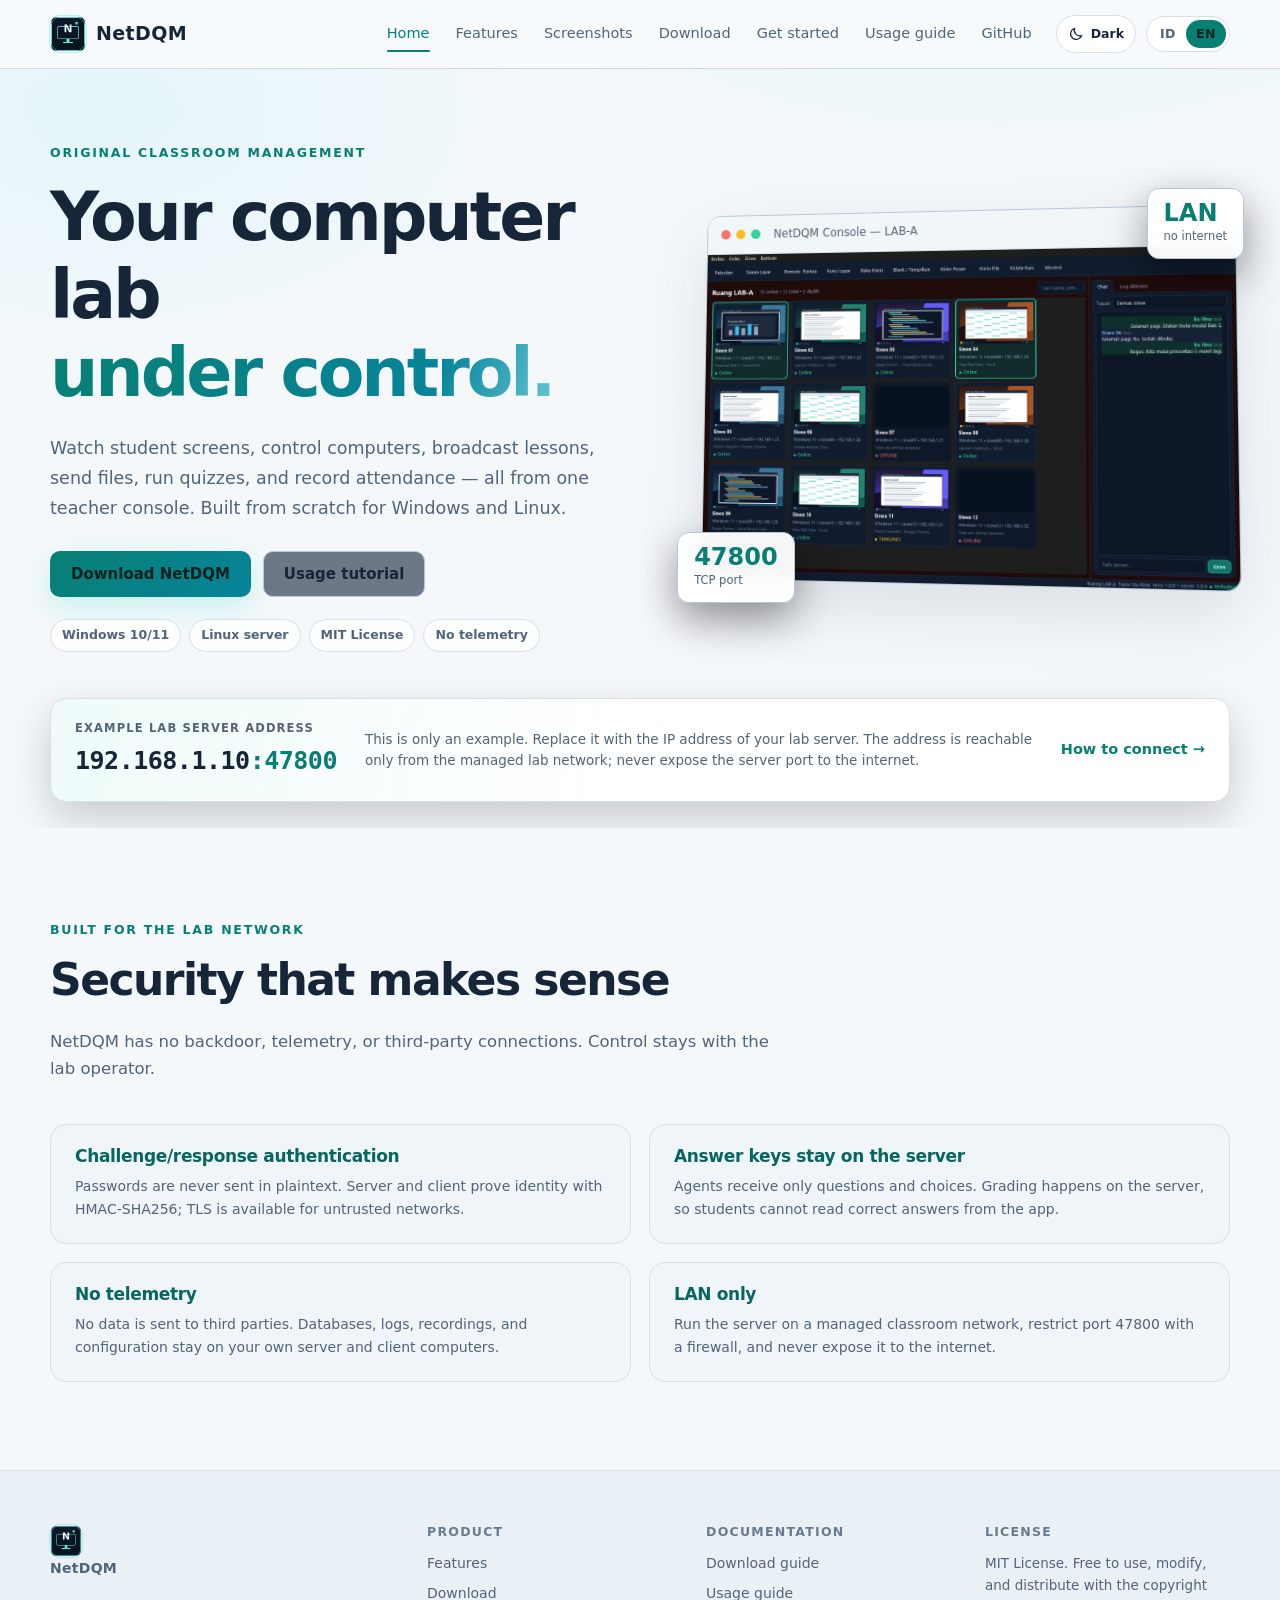
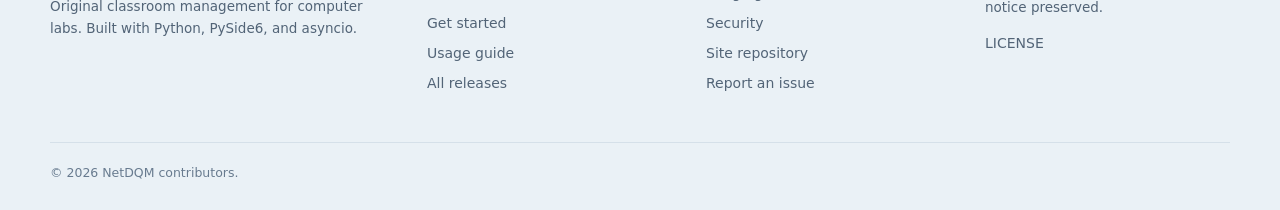
==== commit f5f715c6: "Improve NetDQM website experience" ====
--- a/index.html
+++ b/index.html
@@ -26,7 +26,11 @@
         <img src="assets/logo.png" alt="" width="36" height="36">
         <span>NetDQM</span>
       </a>
-      <nav class="nav-links" aria-label="Navigasi utama">
+      <button type="button" class="nav-toggle" data-nav-toggle aria-controls="site-navigation" aria-expanded="false" data-i18n-label="nav.open" aria-label="Buka menu navigasi" title="Buka menu navigasi">
+        <svg viewBox="0 0 24 24" fill="none" stroke="currentColor" stroke-width="1.8" aria-hidden="true" focusable="false"><path d="M4 7h16M4 12h16M4 17h16"/></svg>
+        <span data-i18n="nav.menu">Menu</span>
+      </button>
+      <nav class="nav-links" id="site-navigation" aria-label="Navigasi utama" data-i18n-label="nav.aria">
         <a href="index.html" data-i18n="nav.home" class="active" aria-current="page">Beranda</a>
         <a href="fitur.html" data-i18n="nav.features">Fitur</a>
         <a href="screenshots.html" data-i18n="nav.screens">Tangkapan Layar</a>
--- a/assets/style.css
+++ b/assets/style.css
@@ -1163,6 +1163,214 @@
   }
 }
 
+/* --------------------------------------------------------- interaction polish */
+:root {
+  --motion-fast: 160ms;
+  --motion-ui: 240ms;
+  --motion-enter: 340ms;
+}
+
+button, a, .feature-card, .shot-card, .download-card, .security-item {
+  -webkit-tap-highlight-color: transparent;
+}
+
+.btn, button, .nav-links a, .feature-card, .shot-card, .download-card, .security-item {
+  transition-timing-function: cubic-bezier(.2, .75, .25, 1);
+}
+
+button:active, .btn:active {
+  transform: translateY(1px) scale(.985);
+}
+
+.lang button, .theme-toggle, .nav-toggle, .lightbox-nav, .lightbox-close {
+  transition: color var(--motion-fast), background-color var(--motion-fast), border-color var(--motion-fast), transform var(--motion-fast), box-shadow var(--motion-fast);
+}
+
+.nav-links a {
+  position: relative;
+  display: inline-flex;
+  padding-block: 8px;
+  transition: color var(--motion-fast);
+}
+
+.nav-links a::after {
+  position: absolute;
+  right: 0;
+  bottom: 2px;
+  left: 0;
+  height: 2px;
+  border-radius: 2px;
+  background: var(--accent);
+  content: "";
+  transform: scaleX(0);
+  transform-origin: left;
+  transition: transform var(--motion-ui);
+}
+
+.nav-links a:hover::after, .nav-links a:focus-visible::after,
+.nav-links a.active::after, .nav-links a[aria-current="page"]::after {
+  transform: scaleX(1);
+}
+
+.nav-links a.active, .nav-links a[aria-current="page"] {
+  border-bottom: 0;
+  padding-bottom: 8px;
+}
+
+.nav-toggle {
+  display: none;
+  align-items: center;
+  justify-content: center;
+  gap: 8px;
+  min-height: 42px;
+  padding: 8px 12px;
+  border: 1px solid var(--border);
+  border-radius: 11px;
+  background: var(--panel);
+  color: var(--text);
+  font: inherit;
+  font-size: 13px;
+  font-weight: 700;
+  cursor: pointer;
+}
+
+.nav-toggle:hover, .nav-toggle[aria-expanded="true"] {
+  border-color: var(--accent);
+  color: var(--accent);
+}
+
+.nav-toggle svg { width: 18px; height: 18px; }
+
+.feature-card, .shot-card, .download-card, .security-item {
+  transition: transform var(--motion-ui), border-color var(--motion-ui), box-shadow var(--motion-ui), background-color var(--motion-ui);
+}
+
+.feature-card:hover, .shot-card:hover, .download-card:hover, .security-item:hover {
+  transform: translateY(-4px);
+  border-color: var(--border-strong);
+  box-shadow: 0 18px 44px rgba(0, 0, 0, .18);
+}
+
+.shot { overflow: hidden; }
+.shot img { transition: transform 420ms cubic-bezier(.2, .75, .25, 1), filter var(--motion-ui); }
+.shot:hover img { transform: scale(1.035); filter: saturate(1.06); }
+
+.hero-visual {
+  perspective: 1100px;
+  --pointer-x: 0px;
+  --pointer-y: 0px;
+}
+
+.window-frame {
+  transform: perspective(1100px) rotateY(-4deg) rotateX(2deg) translate3d(var(--pointer-x), var(--pointer-y), 0);
+  transition: transform 450ms cubic-bezier(.2, .75, .25, 1), box-shadow var(--motion-ui);
+  animation: mockup-float 7s ease-in-out infinite;
+}
+
+.hero-visual:hover .window-frame { box-shadow: 0 34px 90px rgba(0, 0, 0, .46); }
+.float-card { animation: badge-float 5s ease-in-out infinite; }
+.float-b { animation-delay: -2.2s; }
+
+@keyframes mockup-float { 0%, 100% { translate: 0 0; } 50% { translate: 0 -7px; } }
+@keyframes badge-float { 0%, 100% { translate: 0 0; } 50% { translate: 0 -5px; } }
+
+.has-reveal [data-reveal]:not(.is-revealed) {
+  opacity: 0;
+  transform: translateY(14px);
+}
+
+[data-reveal] {
+  transition: opacity var(--motion-enter) ease, transform var(--motion-enter) cubic-bezier(.2, .75, .25, 1);
+  transition-delay: var(--reveal-delay, 0ms);
+}
+
+[data-reveal].is-revealed { opacity: 1; transform: none; }
+
+.is-language-changing body { transition: opacity 180ms ease; }
+.is-language-changing body { opacity: .88; }
+.is-theme-changing body { transition: background-color 280ms ease, color 280ms ease; }
+
+.site-toast {
+  position: fixed;
+  right: max(20px, env(safe-area-inset-right));
+  bottom: max(20px, env(safe-area-inset-bottom));
+  z-index: 120;
+  max-width: min(360px, calc(100vw - 32px));
+  padding: 12px 16px;
+  border: 1px solid var(--border-strong);
+  border-radius: 12px;
+  background: var(--panel);
+  color: var(--text);
+  box-shadow: var(--shadow);
+  font-size: 14px;
+  opacity: 0;
+  transform: translateY(10px);
+  pointer-events: none;
+  transition: opacity var(--motion-ui), transform var(--motion-ui);
+}
+
+.site-toast.is-visible { opacity: 1; transform: translateY(0); }
+
+.lightbox { gap: clamp(10px, 3vw, 32px); }
+.lightbox figure { animation: lightbox-enter var(--motion-ui) ease both; }
+.lightbox-nav {
+  flex: 0 0 auto;
+  width: 46px;
+  height: 46px;
+  border: 1px solid var(--border-strong);
+  border-radius: 50%;
+  background: var(--panel);
+  color: var(--text);
+  font: inherit;
+  font-size: 28px;
+  line-height: 1;
+  cursor: pointer;
+}
+.lightbox-nav:hover, .lightbox-close:hover { border-color: var(--accent); color: var(--accent); }
+.lightbox-prev { order: 0; }
+.lightbox figure { order: 1; }
+.lightbox-next { order: 2; }
+@keyframes lightbox-enter { from { opacity: 0; transform: scale(.985); } to { opacity: 1; transform: scale(1); } }
+
+@media (max-width: 960px) {
+  .nav { position: relative; flex-wrap: wrap; gap: 10px 14px; padding-block: 10px; }
+  .nav-toggle { display: inline-flex; order: 2; margin-left: auto; }
+  .nav-tools { order: 3; margin-left: 0; }
+  .nav-links {
+    display: none;
+    order: 4;
+    width: 100%;
+    margin: 0;
+    padding: 8px;
+    align-items: stretch;
+    gap: 2px;
+    border: 1px solid var(--border);
+    border-radius: 14px;
+    background: var(--panel);
+    box-shadow: var(--shadow);
+  }
+  .nav-links.is-open { display: grid; animation: menu-enter var(--motion-ui) ease both; }
+  .nav-links a { padding: 10px 12px; border-radius: 8px; }
+  .nav-links a::after { right: auto; bottom: 5px; left: 12px; width: 28px; }
+  .nav-links a.active, .nav-links a[aria-current="page"] { padding: 10px 12px; background: var(--surface-soft); }
+  .nav-links a.active::after, .nav-links a[aria-current="page"]::after { bottom: 4px; }
+  @keyframes menu-enter { from { opacity: 0; transform: translateY(-5px); } to { opacity: 1; transform: translateY(0); } }
+}
+
+@media (max-width: 560px) {
+  .nav { gap: 8px; }
+  .brand { font-size: 17px; }
+  .brand img { width: 32px; height: 32px; }
+  .nav-toggle { min-height: 40px; padding-inline: 10px; }
+  .nav-tools { gap: 7px; }
+  .theme-toggle { min-height: 40px; }
+  .lightbox { padding: 62px 12px 18px; gap: 7px; }
+  .lightbox-nav { width: 38px; height: 38px; font-size: 24px; }
+  .lightbox figure { max-width: calc(100vw - 108px); }
+  .lightbox img { max-height: 72vh; }
+  .lightbox-close { top: 12px; right: 12px; }
+}
+
 @media (prefers-reduced-motion: reduce) {
   html {
     scroll-behavior: auto;
